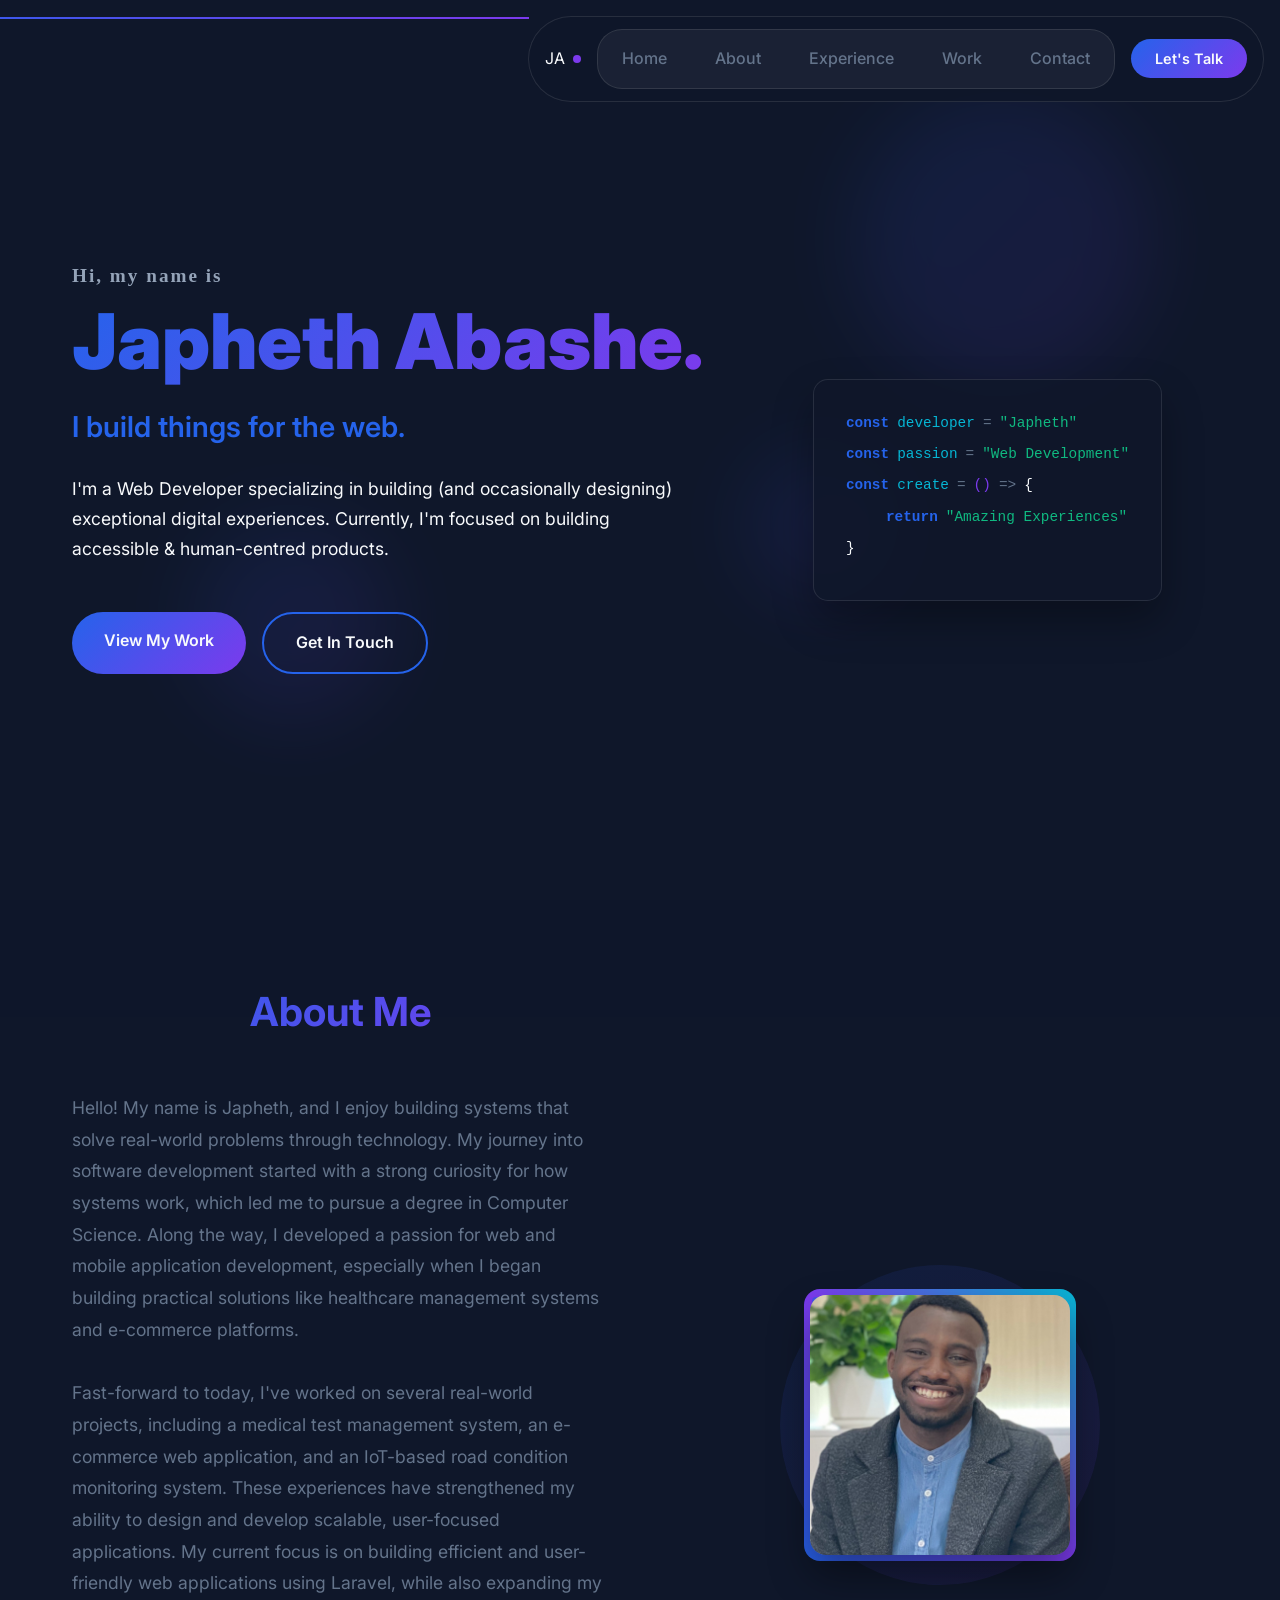
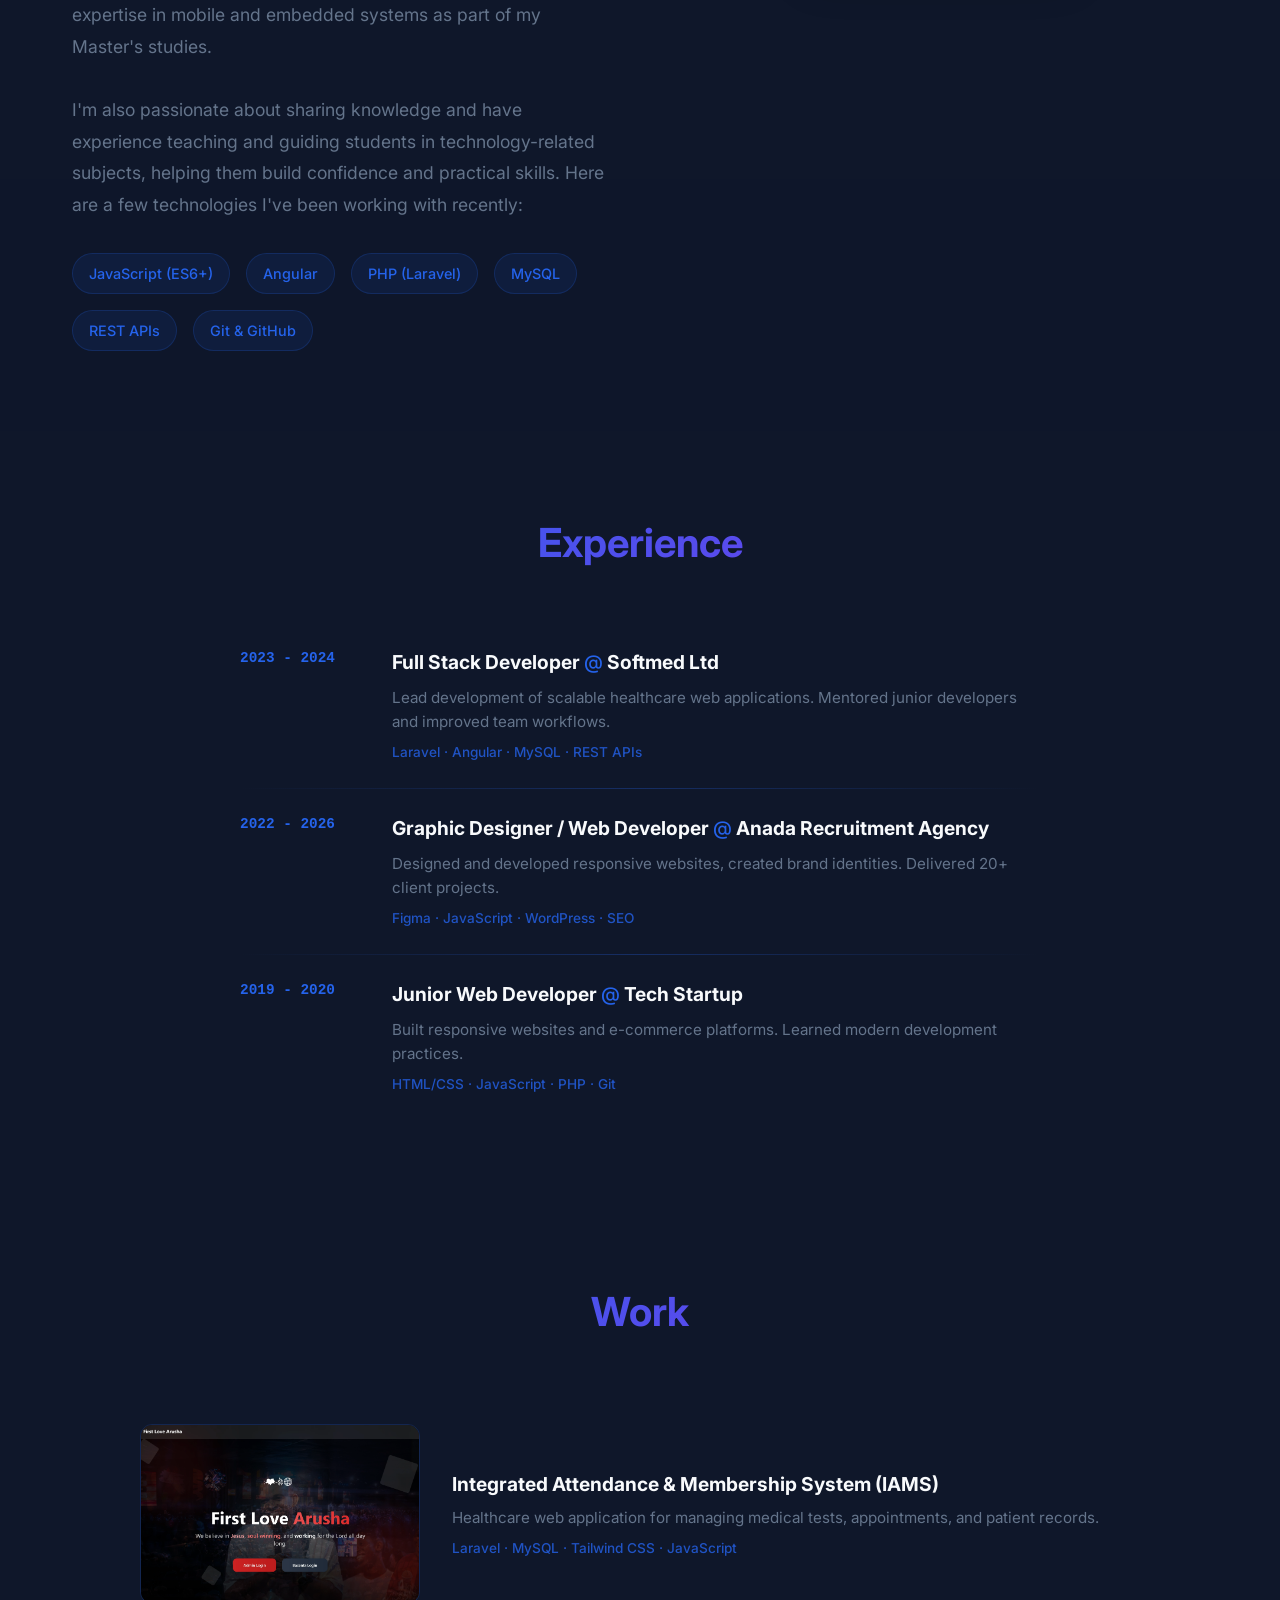
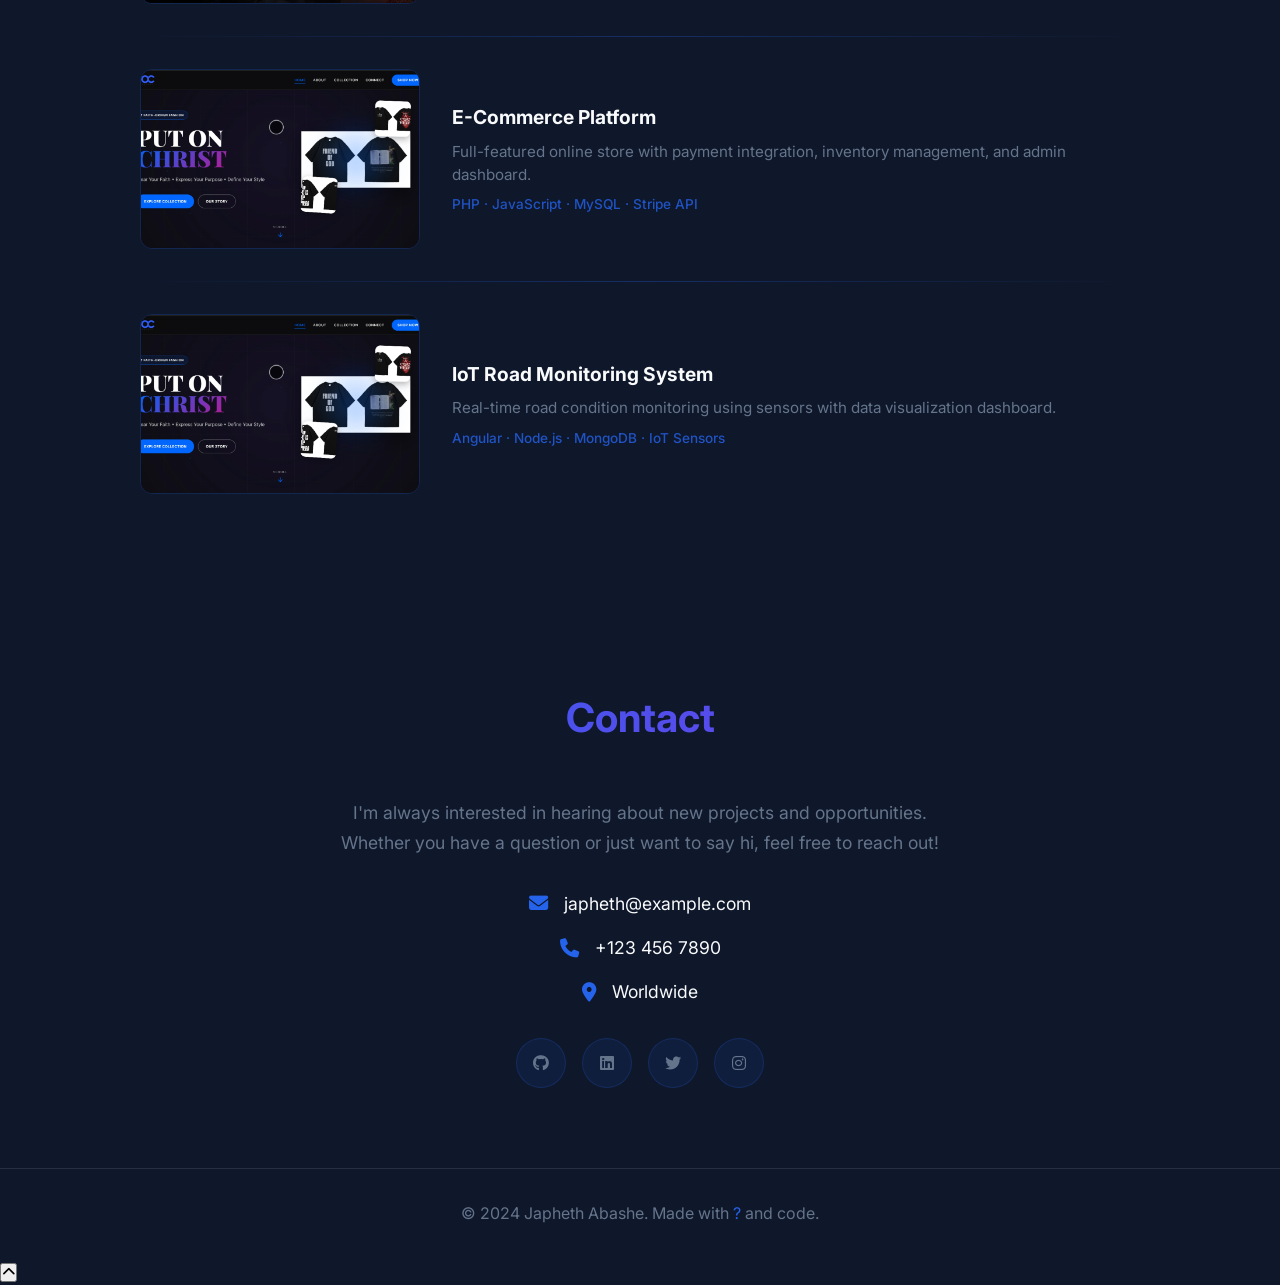
==== index.html @ e2c1c257 "post" ====
<!DOCTYPE html>
<html lang="en">
<head>
    <meta charset="UTF-8">
    <meta name="viewport" content="width=device-width, initial-scale=1.0">
    <title>Japheth Abashe - Web Developer</title>
    
    <!-- Font Awesome -->
    <link rel="stylesheet" href="https://cdnjs.cloudflare.com/ajax/libs/font-awesome/6.4.0/css/all.min.css">
    
    <!-- AOS Animation -->
    <link rel="stylesheet" href="https://unpkg.com/aos@2.3.1/dist/aos.css">
    
    <!-- Google Fonts -->
    <link href="https://fonts.googleapis.com/css2?family=Inter:wght@400;500;600;700;800&display=swap" rel="stylesheet">
    
    <!-- Custom CSS -->
    <link rel="stylesheet" href="assets/style-minimal-new.css">
</head>
<body>
    <!-- Creative Navbar -->
    <nav class="navbar">
        <div class="nav-container">
            <div class="nav-logo">
                <span class="logo-text">JA</span>
                <div class="logo-dot"></div>
            </div>
            <button class="nav-toggle" id="nav-toggle" aria-label="Toggle navigation">
                <i class="fas fa-bars"></i>
            </button>
            <div class="nav-menu" id="nav-menu">
                <div class="menu-header">
                    <span class="menu-title">Menu</span>
                    <button class="close-btn" id="menu-close" aria-label="Close menu">
                        <i class="fas fa-times"></i>
                    </button>
                </div>
                <a href="#home" class="nav-link">
                    <span class="nav-link-number">01</span>
                    <span class="nav-text">Home</span>
                </a>
                <a href="#about" class="nav-link">
                    <span class="nav-link-number">02</span>
                    <span class="nav-text">About</span>
                </a>
                <a href="#experience" class="nav-link">
                    <span class="nav-link-number">03</span>
                    <span class="nav-text">Experience</span>
                </a>
                <a href="#work" class="nav-link">
                    <span class="nav-link-number">04</span>
                    <span class="nav-text">Work</span>
                </a>
                <a href="#contact" class="nav-link">
                    <span class="nav-link-number">05</span>
                    <span class="nav-text">Contact</span>
                </a>
                <a href="#contact" class="nav-btn mobile-btn">Let's Talk</a>
            </div>
            <div class="nav-cta desktop-only">
                <a href="#contact" class="nav-btn">Let's Talk</a>
            </div>
        </div>
    </nav>

    <!-- Hero Section -->
    <section id="home" class="hero">
        <div class="hero-background">
            <div class="hero-orb"></div>
            <div class="hero-orb"></div>
            <div class="hero-orb"></div>
        </div>
        <div class="container">
            <div class="hero-content">
                <div class="hero-left" data-aos="fade-right">
                    <h1 class="hero-title">
                        <span class="intro-text" style="display:block !important; font-size:1.2rem !important; font-weight:600 !important; color:#94a3b8 !important; opacity:1 !important; margin-bottom:0px !important; letter-spacing:2px !important; visibility:visible !important; line-height:0.5 !important; margin-top:-20px !important; position:relative !important; top:-15px !important; font-family:'American Typewriter', 'Courier Prime', 'Special Elite', cursive !important;">Hi, my name is</span>
                        <span class="name-text" style="display:block !important; font-size:1.2em !important; font-weight:900 !important; background:var(--gradient) !important; -webkit-background-clip:text !important; -webkit-text-fill-color:transparent !important; background-clip:text !important; white-space:nowrap !important; margin-top:0px !important; line-height:1.2 !important;">Japheth Abashe.</span>
                    </h1>
                    <p class="hero-subtitle" data-aos="fade-up" data-aos-delay="200">
                        I build things for the web.
                    </p>
                    <p class="hero-description" data-aos="fade-up" data-aos-delay="400">
                        I'm a Web Developer specializing in building (and occasionally designing) 
                        exceptional digital experiences. Currently, I'm focused on building 
                        accessible & human-centred products.
                    </p>
                    
                    <div class="hero-buttons" data-aos="fade-up" data-aos-delay="600">
                        <a href="#work" class="btn btn-primary">View My Work</a>
                        <a href="#contact" class="btn btn-secondary">Get In Touch</a>
                    </div>
                </div>
                <div class="hero-right" data-aos="fade-left">
                    <div class="hero-visual">
                        <div class="code-block">
                            <div class="code-line">
                                <span class="code-keyword">const</span>
                                <span class="code-variable">developer</span>
                                <span class="code-operator">=</span>
                                <span class="code-string">"Japheth"</span>
                            </div>
                            <div class="code-line">
                                <span class="code-keyword">const</span>
                                <span class="code-variable">passion</span>
                                <span class="code-operator">=</span>
                                <span class="code-string">"Web Development"</span>
                            </div>
                            <div class="code-line">
                                <span class="code-keyword">const</span>
                                <span class="code-variable">create</span>
                                <span class="code-operator">=</span>
                                <span class="code-function">()</span>
                                <span class="code-operator">=></span>
                                <span class="code-bracket">{</span>
                            </div>
                            <div class="code-line">
                                <span class="code-tab"></span>
                                <span class="code-keyword">return</span>
                                <span class="code-string">"Amazing Experiences"</span>
                            </div>
                            <div class="code-line">
                                <span class="code-bracket">}</span>
                            </div>
                        </div>
                    </div>
                </div>
            </div>
        </div>
    </section>

    <!-- About Section -->
    <section id="about" class="about">
        <div class="container">
            <div class="about-content">
                <div class="about-text" data-aos="fade-right">
                    <h2 class="section-title">About Me</h2>
                    <p class="about-description">
                        Hello! My name is Japheth, and I enjoy building systems that solve real-world problems through technology. My journey into software development started with a strong curiosity for how systems work, which led me to pursue a degree in Computer Science. Along the way, I developed a passion for web and mobile application development, especially when I began building practical solutions like healthcare management systems and e-commerce platforms.
                    </p>
                    <p class="about-description">
                        Fast-forward to today, I've worked on several real-world projects, including a medical test management system, an e-commerce web application, and an IoT-based road condition monitoring system. These experiences have strengthened my ability to design and develop scalable, user-focused applications. My current focus is on building efficient and user-friendly web applications using Laravel, while also expanding my expertise in mobile and embedded systems as part of my Master's studies.
                    </p>
                    <p class="about-description">
                        I'm also passionate about sharing knowledge and have experience teaching and guiding students in technology-related subjects, helping them build confidence and practical skills. Here are a few technologies 
                        I've been working with recently: 
                    </p>
                    
                    <div class="tech-list">
                        <div class="tech-item">JavaScript (ES6+)</div>
                        <div class="tech-item">Angular</div>
                        <div class="tech-item">PHP (Laravel)</div>
                        <div class="tech-item">MySQL</div>
                        <div class="tech-item">REST APIs</div>
                        <div class="tech-item">Git & GitHub</div>
                    </div>
                </div>
                
                <div class="about-visual" data-aos="fade-left">
                    <div class="about-photo-wrapper">
                        <div class="about-photo-bg"></div>
                        <div class="about-photo-frame"></div>
                        <div class="about-photo">
                            <img src="assets/images/Japheth.png" alt="Japheth Abashe">
                        </div>
                        <div class="photo-decorations">
                            <div class="photo-dot"></div>
                            <div class="photo-dot"></div>
                            <div class="photo-dot"></div>
                            <div class="photo-dot"></div>
                        </div>
                    </div>
                </div>
            </div>
        </div>
    </section>

    <!-- Experience Section -->
    <section id="experience" class="experience">
        <div class="container">
            <h2 class="section-title" data-aos="fade-up">Experience</h2>
            
            <div class="exp-list">
                <div class="exp-item" data-aos="fade-up" data-aos-delay="100">
                    <div class="exp-period">2023 - 2024</div>
                    <div class="exp-content">
                        <h3 class="exp-title">Full Stack Developer <span class="exp-at">@</span> Softmed Ltd</h3>
                        <p class="exp-desc">Lead development of scalable healthcare web applications. Mentored junior developers and improved team workflows.</p>
                        <div class="exp-tech">Laravel · Angular · MySQL · REST APIs</div>
                    </div>
                </div>
                
                <div class="exp-divider"></div>
                
                <div class="exp-item" data-aos="fade-up" data-aos-delay="200">
                    <div class="exp-period">2022 - 2026</div>
                    <div class="exp-content">
                        <h3 class="exp-title">Graphic Designer / Web Developer <span class="exp-at">@</span> Anada Recruitment Agency</h3>
                        <p class="exp-desc">Designed and developed responsive websites, created brand identities. Delivered 20+ client projects.</p>
                        <div class="exp-tech">Figma · JavaScript · WordPress · SEO</div>
                    </div>
                </div>
                
                <div class="exp-divider"></div>
                
                <div class="exp-item" data-aos="fade-up" data-aos-delay="300">
                    <div class="exp-period">2019 - 2020</div>
                    <div class="exp-content">
                        <h3 class="exp-title">Junior Web Developer <span class="exp-at">@</span> Tech Startup</h3>
                        <p class="exp-desc">Built responsive websites and e-commerce platforms. Learned modern development practices.</p>
                        <div class="exp-tech">HTML/CSS · JavaScript · PHP · Git</div>
                    </div>
                </div>
            </div>
        </div>
    </section>

    <!-- Work Section -->
    <section id="work" class="work">
        <div class="container">
            <h2 class="section-title" data-aos="fade-up">Work</h2>
            
            <div class="work-list">
                <div class="work-row" data-aos="fade-up" data-aos-delay="100">
                    <div class="work-screenshot">
                        <img src="assets/images/project1.png" alt="Medical Test Management System" class="work-img">
                        <div class="work-img-overlay">
                            <a href="#" class="work-view-btn"><i class="fas fa-external-link-alt"></i> View Project</a>
                        </div>
                    </div>
                    <div class="work-info">
                        <h3 class="work-name">Integrated Attendance & Membership System (IAMS)</h3>
                        <p class="work-summary">Healthcare web application for managing medical tests, appointments, and patient records.</p>
                        <div class="work-stack">Laravel · MySQL · Tailwind CSS · JavaScript</div>
                    </div>
                </div>
                
                <div class="work-divider"></div>
                
                <div class="work-row" data-aos="fade-up" data-aos-delay="200">
                    <div class="work-screenshot">
                        <img src="assets/images/project3.png" alt="E-Commerce Platform" class="work-img">
                        <div class="work-img-overlay">
                            <a href="#" class="work-view-btn"><i class="fas fa-external-link-alt"></i> View Project</a>
                        </div>
                    </div>
                    <div class="work-info">
                        <h3 class="work-name">E-Commerce Platform</h3>
                        <p class="work-summary">Full-featured online store with payment integration, inventory management, and admin dashboard.</p>
                        <div class="work-stack">PHP · JavaScript · MySQL · Stripe API</div>
                    </div>
                </div>
                
                <div class="work-divider"></div>
                
                <div class="work-row" data-aos="fade-up" data-aos-delay="300">
                    <div class="work-screenshot">
                        <img src="assets/images/project3.png" alt="IoT Road Monitoring System" class="work-img">
                        <div class="work-img-overlay">
                            <a href="#" class="work-view-btn"><i class="fas fa-external-link-alt"></i> View Project</a>
                        </div>
                    </div>
                    <div class="work-info">
                        <h3 class="work-name">IoT Road Monitoring System</h3>
                        <p class="work-summary">Real-time road condition monitoring using sensors with data visualization dashboard.</p>
                        <div class="work-stack">Angular · Node.js · MongoDB · IoT Sensors</div>
                    </div>
                </div>
            </div>
        </div>
    </section>

    <!-- Contact Section -->
    <section id="contact" class="contact">
        <div class="container">
            <h2 class="section-title" data-aos="fade-up">Contact</h2>
            
            <div class="contact-content">
                <div class="contact-info" data-aos="fade-up" data-aos-delay="200">
                    <p class="contact-description">
                        I'm always interested in hearing about new projects and opportunities. 
                        Whether you have a question or just want to say hi, feel free to reach out!
                    </p>
                    
                    <div class="contact-details">
                        <div class="contact-item">
                            <i class="fas fa-envelope"></i>
                            <span>japheth@example.com</span>
                        </div>
                        <div class="contact-item">
                            <i class="fas fa-phone"></i>
                            <span>+123 456 7890</span>
                        </div>
                        <div class="contact-item">
                            <i class="fas fa-map-marker-alt"></i>
                            <span>Worldwide</span>
                        </div>
                    </div>
                </div>
                
                <div class="social-links" data-aos="fade-up" data-aos-delay="400">
                    <a href="#" class="social-link">
                        <i class="fab fa-github"></i>
                    </a>
                    <a href="#" class="social-link">
                        <i class="fab fa-linkedin"></i>
                    </a>
                    <a href="#" class="social-link">
                        <i class="fab fa-twitter"></i>
                    </a>
                    <a href="#" class="social-link">
                        <i class="fab fa-instagram"></i>
                    </a>
                </div>
            </div>
        </div>
    </section>

    <!-- Footer -->
    <footer class="footer">
        <div class="container">
            <p>&copy; 2024 Japheth Abashe. Made with <span class="heart">?</span> and code.</p>
        </div>
          </a>
        </div>
      </div>
    </footer>

    <!-- Back to Top Button -->
    <button id="backToTop" class="back-to-top" aria-label="Back to top">
      <i class="fas fa-chevron-up"></i>
    </button>

  </main>

  <!-- Scripts -->
  <script src="https://cdn.jsdelivr.net/npm/aos@2.3.4/dist/aos.js"></script>
  <script>
    // Initialize AOS
    AOS.init({
      once: true,
      duration: 1000,
      easing: 'ease-in-out'
    });

    // Navigation functionality
    const navToggle = document.getElementById('nav-toggle');
    const menuClose = document.getElementById('menu-close');
    const navMenu = document.getElementById('nav-menu');
    const navLinks = document.querySelectorAll('.nav-link');

    function toggleMenu() {
      navMenu.classList.toggle('active');
      navToggle.classList.toggle('active');
      
      // Toggle icon between bars and X with rotation
      const icon = navToggle.querySelector('i');
      if (navMenu.classList.contains('active')) {
        icon.classList.remove('fa-bars');
        icon.classList.add('fa-times');
        icon.style.transform = 'rotate(180deg)';
      } else {
        icon.classList.remove('fa-times');
        icon.classList.add('fa-bars');
        icon.style.transform = 'rotate(0deg)';
      }
    }

    navToggle.addEventListener('click', (e) => {
      e.stopPropagation();
      toggleMenu();
    });

    menuClose.addEventListener('click', (e) => {
      e.stopPropagation();
      toggleMenu();
    });

    navLinks.forEach(link => {
      link.addEventListener('click', (e) => {
        e.preventDefault();
        const targetId = link.getAttribute('href');
        const targetSection = document.querySelector(targetId);
        
        if (targetSection) {
          targetSection.scrollIntoView({ behavior: 'smooth' });
        }
        
        // Remove active class from all links
        navLinks.forEach(l => l.classList.remove('active'));
        link.classList.add('active');
        
        // Close mobile menu
        if (navMenu.classList.contains('active')) {
          toggleMenu();
        }
      });
    });

    // Close menu when clicking outside
    document.addEventListener('click', (e) => {
      if (navMenu.classList.contains('active') && 
          !navMenu.contains(e.target) && 
          !navToggle.contains(e.target)) {
        toggleMenu();
      }
    });

    // Active section highlighting
    window.addEventListener('scroll', () => {
      let current = '';
      const sections = document.querySelectorAll('section');
      
      sections.forEach(section => {
        const sectionTop = section.offsetTop;
        const sectionHeight = section.clientHeight;
        if (scrollY >= (sectionTop - 200)) {
          current = section.getAttribute('id');
        }
      });

      navLinks.forEach(link => {
        link.classList.remove('active');
        if (link.getAttribute('data-section') === current) {
          link.classList.add('active');
        }
      });
    });

    // Back to top button
    const backToTopButton = document.getElementById('backToTop');

    window.addEventListener('scroll', () => {
      if (window.pageYOffset > 300) {
        backToTopButton.classList.add('show');
      } else {
        backToTopButton.classList.remove('show');
      }
    });

    backToTopButton.addEventListener('click', () => {
      window.scrollTo({
        top: 0,
        behavior: 'smooth'
      });
    });

    // Navbar hide on scroll - hide when leaving hero section
    const navbar = document.querySelector('.navbar');
    const heroSection = document.querySelector('#home');
    let lastScrollY = window.scrollY;
    let ticking = false;

    function updateNavbar() {
      const currentScrollY = window.scrollY;
      const heroBottom = heroSection ? heroSection.offsetTop + heroSection.offsetHeight : 500;
      
      // Hide when scrolling down and past hero section, show when at top or scrolling up
      if (currentScrollY > lastScrollY && currentScrollY > 50) {
        navbar.classList.add('hidden');
      } else if (currentScrollY < lastScrollY || currentScrollY < 50) {
        navbar.classList.remove('hidden');
      }
      
      lastScrollY = currentScrollY;
      ticking = false;
    }

    window.addEventListener('scroll', () => {
      if (!ticking) {
        window.requestAnimationFrame(updateNavbar);
        ticking = true;
      }
    });
  </script>
</body>
</html>
---- assets/style-minimal-new.css ----
/* ===== CLEAN MINIMAL PORTFOLIO ===== */

/* ===== CSS VARIABLES ===== */
:root {
  --primary: #2563eb;
  --secondary: #7c3aed;
  --accent: #06b6d4;
  --dark: #0f172a;
  --light: #f8fafc;
  --gray: #64748b;
  --gradient: linear-gradient(135deg, var(--primary), var(--secondary));
}

/* ===== BASE STYLES ===== */
* {
  margin: 0;
  padding: 0;
  box-sizing: border-box;
}

body {
  font-family: 'Inter', -apple-system, BlinkMacSystemFont, sans-serif;
  background: var(--dark);
  color: var(--light);
  overflow-x: hidden;
  line-height: 1.6;
}

.container {
  max-width: 1200px;
  margin: 0 auto;
  padding: 0 2rem;
}

/* ===== NAVBAR ===== */
.navbar {
  position: fixed;
  top: 1rem;
  right: 1rem;
  left: auto;
  width: auto;
  max-width: calc(100% - 2rem);
  z-index: 1000;
  background: rgba(15, 23, 42, 0.9);
  backdrop-filter: blur(20px);
  padding: 0.75rem 1rem;
  border-radius: 50px;
  border: 1px solid rgba(255, 255, 255, 0.1);
  transition: all 0.3s ease;
  transform: translateY(0);
  opacity: 1;
}

.navbar.hidden {
  transform: translateY(-150%) !important;
  opacity: 0 !important;
  pointer-events: none;
}

.navbar::before {
  content: '';
  position: absolute;
  top: 0;
  left: -100%;
  width: 100%;
  height: 2px;
  background: var(--gradient);
  animation: navSlide 3s ease-in-out infinite;
}

@keyframes navSlide {
  0% { left: -100%; }
  50% { left: 100%; }
  100% { left: -100%; }
}

.nav-container {
  display: flex;
  justify-content: flex-end;
  align-items: center;
  gap: 1rem;
  position: relative;
  padding: 0;
  max-width: none;
  margin: 0;
}

.nav-logo {
  display: flex;
  align-items: center;
  gap: 0.5rem;
}

.logo-full {
  font-size: 1.1rem;
  font-weight: 700;
  background: var(--gradient);
  -webkit-background-clip: text;
  -webkit-text-fill-color: transparent;
  background-clip: text;
}

.logo-short {
  display: none;
  font-size: 1.2rem;
  font-weight: 800;
  background: var(--gradient);
  -webkit-background-clip: text;
  -webkit-text-fill-color: transparent;
  background-clip: text;
}

.logo-dot {
  width: 8px;
  height: 8px;
  background: var(--secondary);
  border-radius: 50%;
  animation: dotPulse 2s ease-in-out infinite;
}

@keyframes dotPulse {
  0%, 100% { transform: scale(1); opacity: 1; }
  50% { transform: scale(1.5); opacity: 0.5; }
}

.nav-menu {
  display: flex;
  gap: 1rem;
  background: rgba(255, 255, 255, 0.05);
  padding: 0.5rem;
  border-radius: 25px;
  border: 1px solid rgba(255, 255, 255, 0.1);
}

.nav-link {
  display: flex;
  align-items: center;
  gap: 0.5rem;
  color: var(--gray);
  text-decoration: none;
  font-weight: 500;
  transition: all 0.3s ease;
  position: relative;
  padding: 0.5rem 1rem;
  border-radius: 20px;
}

.nav-link:hover {
  color: var(--light);
  background: rgba(37, 99, 235, 0.1);
  transform: translateY(-2px);
}

.nav-link-number {
  display: none;
}

.menu-header {
  display: none;
}

.close-btn {
  display: none;
}

.nav-text {
  position: relative;
  z-index: 2;
}

.nav-dot {
  width: 4px;
  height: 4px;
  background: var(--primary);
  border-radius: 50%;
  opacity: 0;
  transition: all 0.3s ease;
}

.nav-link:hover .nav-dot {
  opacity: 1;
  transform: scale(1.5);
}

.nav-cta {
  display: flex;
  align-items: center;
}

.nav-btn {
  padding: 0.5rem 1.5rem;
  background: var(--gradient);
  color: var(--light);
  text-decoration: none;
  border-radius: 25px;
  font-weight: 600;
  font-size: 0.9rem;
  transition: all 0.3s ease;
  position: relative;
  overflow: hidden;
}

.nav-btn::before {
  content: '';
  position: absolute;
  top: 0;
  left: -100%;
  width: 100%;
  height: 100%;
  background: rgba(255, 255, 255, 0.2);
  transition: all 0.3s ease;
}

.nav-btn:hover::before {
  left: 100%;
}

.nav-btn:hover {
  transform: translateY(-2px);
  box-shadow: 0 8px 20px rgba(37, 99, 235, 0.4);
}

/* Hamburger Toggle Button */
.nav-toggle {
  display: none;
  background: none;
  border: none;
  color: var(--light);
  font-size: 1.5rem;
  cursor: pointer;
  padding: 0.5rem;
  position: relative;
  z-index: 1002;
}

.nav-toggle:hover {
  color: var(--primary);
}

/* Desktop/Mobile visibility */
.desktop-only {
  display: flex;
}

.mobile-btn {
  display: none;
}

/* ===== HERO SECTION ===== */
.hero {
  height: 100vh;
  display: flex;
  align-items: center;
  padding: 80px 2rem 0 2rem;
  position: relative;
  overflow: hidden;
}

.hero-background {
  position: absolute;
  top: 0;
  left: 0;
  width: 100%;
  height: 100%;
  z-index: 0;
}

.hero-orb {
  position: absolute;
  border-radius: 50%;
  background: var(--gradient);
  opacity: 0.1;
  filter: blur(40px);
  animation: orbFloat 20s ease-in-out infinite;
}

.hero-orb:nth-child(1) {
  width: 300px;
  height: 300px;
  top: 10%;
  right: 10%;
  animation-delay: 0s;
}

.hero-orb:nth-child(2) {
  width: 200px;
  height: 200px;
  bottom: 20%;
  left: 15%;
  animation-delay: 5s;
}

.hero-orb:nth-child(3) {
  width: 150px;
  height: 150px;
  top: 50%;
  right: 30%;
  animation-delay: 10s;
}

@keyframes orbFloat {
  0%, 100% { transform: translate(0, 0) scale(1); }
  33% { transform: translate(30px, -50px) scale(1.1); }
  66% { transform: translate(-20px, 30px) scale(0.9); }
}

.hero-content {
  display: grid;
  grid-template-columns: 1fr 1fr;
  gap: 4rem;
  align-items: center;
  max-width: 1200px;
  margin: 0 auto;
  position: relative;
  z-index: 1;
}

.hero-left {
  text-align: left;
}

.hero-right {
  display: flex;
  justify-content: center;
  align-items: center;
}

.hero-title {
  font-size: clamp(2.5rem, 6vw, 4rem);
  font-weight: 800;
  margin-bottom: 1rem;
  line-height: 1.4;
  animation: titleGlow 4s ease-in-out infinite alternate;
}

.intro-text {
  display: block !important;
  font-size: 1.2rem !important;
  font-weight: 600 !important;
  color: #94a3b8 !important;
  opacity: 1 !important;
  margin-bottom: 0px !important;
  letter-spacing: 2px !important;
  visibility: visible !important;
  line-height: 1 !important;
  text-transform: none !important;
}

.name-text {
  display: block;
  font-size: 1.2em;
  font-weight: 900;
  background: var(--gradient);
  -webkit-background-clip: text;
  -webkit-text-fill-color: transparent;
  background-clip: text;
  animation: nameGlow 4s ease-in-out infinite alternate;
  white-space: nowrap;
  margin-top: 0px;
  line-height: 1.2;
}

@keyframes nameGlow {
  0% { filter: brightness(1); }
  100% { filter: brightness(1.3); }
}

@keyframes titleGlow {
  0% { filter: brightness(1); }
  100% { filter: brightness(1.2); }
}

.hero-subtitle {
  font-size: 1.8rem;
  color: var(--primary);
  margin-bottom: 1.5rem;
  font-weight: 600;
}

.hero-description {
  font-size: 1.1rem;
  color: var(--light);
  margin-bottom: 3rem;
  max-width: 600px;
  opacity: 0.9;
  line-height: 1.7;
}

.hero-buttons {
  display: flex;
  gap: 1rem;
}

/* ===== CODE BLOCK ===== */
.code-block {
  background: rgba(15, 23, 42, 0.8);
  border: 1px solid rgba(255, 255, 255, 0.1);
  border-radius: 15px;
  padding: 2rem;
  font-family: 'Courier New', monospace;
  font-size: 0.9rem;
  box-shadow: 0 20px 40px rgba(0, 0, 0, 0.3);
  animation: codeFloat 6s ease-in-out infinite;
}

@keyframes codeFloat {
  0%, 100% { transform: translateY(0); }
  50% { transform: translateY(-10px); }
}

.code-line {
  margin-bottom: 0.5rem;
  display: flex;
  align-items: center;
  gap: 0.5rem;
}

.code-keyword {
  color: var(--primary);
  font-weight: 600;
}

.code-variable {
  color: var(--accent);
}

.code-operator {
  color: var(--gray);
}

.code-string {
  color: #10b981;
}

.code-function {
  color: var(--secondary);
}

.code-bracket {
  color: var(--light);
}

.code-tab {
  display: inline-block;
  width: 2rem;
}

.btn {
  padding: 1rem 2rem;
  border-radius: 50px;
  text-decoration: none;
  font-weight: 600;
  transition: all 0.3s ease;
  position: relative;
  overflow: hidden;
}

.btn-primary {
  background: var(--gradient);
  color: var(--light);
  border: none;
}

.btn-secondary {
  background: transparent;
  color: var(--light);
  border: 2px solid var(--primary);
}

.btn:hover {
  transform: translateY(-3px);
  box-shadow: 0 10px 30px rgba(37, 99, 235, 0.3);
}

.btn-primary:hover {
  box-shadow: 0 10px 30px rgba(37, 99, 235, 0.5);
}

/* ===== SECTIONS ===== */
section {
  padding: 5rem 0;
}

.section-title {
  font-size: 2.5rem;
  font-weight: 700;
  margin-bottom: 3rem;
  text-align: center;
  background: var(--gradient);
  -webkit-background-clip: text;
  -webkit-text-fill-color: transparent;
  background-clip: text;
}

/* ===== ABOUT SECTION ===== */
.about {
  background: rgba(15, 23, 42, 0.5);
}

.about-content {
  display: grid;
  grid-template-columns: 1fr 1fr;
  gap: 4rem;
  align-items: center;
}

.about-text {
  animation: slideInLeft 1s ease-out;
}

.about-description {
  font-size: 1.1rem;
  color: var(--gray);
  margin-bottom: 2rem;
  line-height: 1.8;
}

.tech-list {
  display: flex;
  flex-wrap: wrap;
  gap: 1rem;
  margin-top: 2rem;
}

.tech-item {
  padding: 0.5rem 1rem;
  background: rgba(37, 99, 235, 0.1);
  border: 1px solid rgba(37, 99, 235, 0.2);
  border-radius: 25px;
  color: var(--primary);
  font-size: 0.9rem;
  font-weight: 500;
  transition: all 0.3s ease;
}

.tech-item:hover {
  background: rgba(37, 99, 235, 0.2);
  border-color: var(--primary);
  transform: translateY(-2px);
}

.about-stats {
  display: flex;
  gap: 2rem;
  margin-top: 3rem;
}

.stat {
  text-align: center;
  padding: 1.5rem;
  background: rgba(37, 99, 235, 0.1);
  border-radius: 15px;
  border: 1px solid rgba(37, 99, 235, 0.2);
  transition: all 0.3s ease;
}

.stat:hover {
  transform: translateY(-5px);
  border-color: var(--primary);
  box-shadow: 0 10px 30px rgba(37, 99, 235, 0.2);
}

.stat-number {
  display: block;
  font-size: 2rem;
  font-weight: 700;
  color: var(--primary);
  margin-bottom: 0.5rem;
}

.stat-label {
  color: var(--gray);
  font-size: 0.9rem;
}

.about-visual {
  animation: slideInRight 1s ease-out;
  display: flex;
  justify-content: center;
  align-items: flex-start;
  position: relative;
  padding-top: 0;
  margin-top: -5rem;
  transform: translateY(-20px);
}

.about-photo-wrapper {
  position: relative;
  width: 320px;
  height: 320px;
  display: flex;
  justify-content: center;
  align-items: center;
}

.about-photo-bg {
  position: absolute;
  width: 100%;
  height: 100%;
  background: var(--gradient);
  border-radius: 50%;
  opacity: 0.1;
  animation: photoBgPulse 4s ease-in-out infinite;
}

@keyframes photoBgPulse {
  0%, 100% { transform: scale(1); opacity: 0.1; }
  50% { transform: scale(1.1); opacity: 0.2; }
}

.about-photo-frame {
  position: absolute;
  width: 280px;
  height: 280px;
  border: 4px solid transparent;
  border-radius: 20px;
  background: linear-gradient(45deg, var(--primary), var(--secondary), var(--accent));
  background-clip: padding-box;
  animation: frameRotate 10s linear infinite;
}

@keyframes frameRotate {
  0% { transform: rotate(0deg); }
  100% { transform: rotate(360deg); }
}

.about-photo {
  width: 260px;
  height: 260px;
  border-radius: 16px;
  overflow: hidden;
  position: relative;
  z-index: 2;
  transition: all 0.4s ease;
  box-shadow: 0 20px 40px rgba(0, 0, 0, 0.4);
}

.about-photo::before {
  content: '';
  position: absolute;
  top: 0;
  left: 0;
  right: 0;
  bottom: 0;
  background: linear-gradient(135deg, rgba(37, 99, 235, 0.3), rgba(124, 58, 236, 0.3));
  opacity: 0;
  transition: all 0.4s ease;
  z-index: 3;
}

.about-photo:hover::before {
  opacity: 1;
}

.about-photo:hover {
  transform: scale(1.05) rotate(-2deg);
  box-shadow: 0 30px 60px rgba(37, 99, 235, 0.4);
}

.about-photo img {
  width: 100%;
  height: 100%;
  object-fit: cover;
  transition: all 0.4s ease;
  filter: grayscale(20%);
}

.about-photo:hover img {
  transform: scale(1.1);
  filter: grayscale(0%);
}

.photo-decorations {
  position: absolute;
  width: 100%;
  height: 100%;
  pointer-events: none;
}

.photo-dot {
  position: absolute;
  width: 8px;
  height: 8px;
  background: var(--primary);
  border-radius: 50%;
  opacity: 0.6;
  animation: dotFloat 3s ease-in-out infinite;
}

.photo-dot:nth-child(1) {
  top: 10%;
  left: 10%;
  animation-delay: 0s;
}

.photo-dot:nth-child(2) {
  top: 20%;
  right: 15%;
  animation-delay: 1s;
}

.photo-dot:nth-child(3) {
  bottom: 15%;
  left: 20%;
  animation-delay: 2s;
}

.photo-dot:nth-child(4) {
  bottom: 25%;
  right: 10%;
  animation-delay: 0.5s;
}

@keyframes dotFloat {
  0%, 100% { transform: translateY(0); opacity: 0.6; }
  50% { transform: translateY(-10px); opacity: 1; }
}

/* ===== EXPERIENCE SECTION ===== */
.experience {
  background: var(--dark);
}

.exp-list {
  max-width: 800px;
  margin: 0 auto;
}

.exp-item {
  display: flex;
  gap: 2rem;
  padding: 1.5rem 0;
  transition: all 0.3s ease;
}

.exp-period {
  flex-shrink: 0;
  width: 120px;
  font-size: 0.9rem;
  font-weight: 600;
  color: var(--primary);
  font-family: 'Courier New', monospace;
}

.exp-content {
  flex: 1;
}

.exp-title {
  font-size: 1.2rem;
  font-weight: 700;
  color: var(--light);
  margin-bottom: 0.5rem;
}

.exp-at {
  color: var(--primary);
  font-weight: 500;
}

.exp-desc {
  color: var(--gray);
  line-height: 1.6;
  margin-bottom: 0.5rem;
  font-size: 0.95rem;
}

.exp-tech {
  color: var(--primary);
  font-size: 0.85rem;
  font-weight: 500;
  opacity: 0.8;
}

.exp-divider {
  height: 1px;
  background: linear-gradient(90deg, transparent, rgba(37, 99, 235, 0.3), transparent);
  margin: 0;
}

.exp-item:hover .exp-title {
  color: var(--primary);
  transition: color 0.3s ease;
}

/* ===== WORK SECTION ===== */
.work {
  background: var(--dark);
}

.work-list {
  max-width: 1000px;
  margin: 0 auto;
}

.work-row {
  display: flex;
  align-items: center;
  gap: 2rem;
  padding: 2rem 0;
  transition: all 0.3s ease;
}

.work-screenshot {
  flex-shrink: 0;
  width: 280px;
  height: 180px;
  border-radius: 12px;
  overflow: hidden;
  position: relative;
  border: 1px solid rgba(37, 99, 235, 0.2);
}

.work-img {
  width: 100%;
  height: 100%;
  object-fit: cover;
  transition: transform 0.5s ease;
  background: linear-gradient(135deg, rgba(37, 99, 235, 0.1), rgba(124, 58, 236, 0.1));
}

.work-img[src=""],
.work-img:not([src]) {
  background: linear-gradient(135deg, rgba(37, 99, 235, 0.2), rgba(124, 58, 236, 0.2));
  display: flex;
  align-items: center;
  justify-content: center;
}

.work-img[src=""]::after,
.work-img:not([src])::after {
  content: 'Screenshot coming soon';
  color: var(--gray);
  font-size: 0.9rem;
}

.work-row:hover .work-img {
  transform: scale(1.05);
}

.work-img-overlay {
  position: absolute;
  top: 0;
  left: 0;
  right: 0;
  bottom: 0;
  background: rgba(15, 23, 42, 0.8);
  backdrop-filter: blur(4px);
  display: flex;
  align-items: center;
  justify-content: center;
  opacity: 0;
  transition: opacity 0.3s ease;
}

.work-row:hover .work-img-overlay {
  opacity: 1;
}

.work-view-btn {
  padding: 0.6rem 1.2rem;
  background: var(--gradient);
  color: white;
  text-decoration: none;
  border-radius: 25px;
  font-size: 0.85rem;
  font-weight: 600;
  display: flex;
  align-items: center;
  gap: 0.5rem;
  transition: transform 0.3s ease;
}

.work-view-btn:hover {
  transform: scale(1.05);
}

.work-info {
  flex: 1;
}

.work-name {
  font-size: 1.2rem;
  font-weight: 700;
  color: var(--light);
  margin-bottom: 0.5rem;
  transition: color 0.3s ease;
}

.work-row:hover .work-name {
  color: var(--primary);
}

.work-summary {
  color: var(--gray);
  font-size: 0.95rem;
  line-height: 1.5;
  margin-bottom: 0.5rem;
}

.work-stack {
  color: var(--primary);
  font-size: 0.85rem;
  font-weight: 500;
  opacity: 0.8;
}

.work-arrow {
  width: 45px;
  height: 45px;
  border-radius: 50%;
  background: rgba(37, 99, 235, 0.1);
  border: 1px solid rgba(37, 99, 235, 0.2);
  display: flex;
  align-items: center;
  justify-content: center;
  color: var(--primary);
  text-decoration: none;
  transition: all 0.3s ease;
  flex-shrink: 0;
  margin-left: 1.5rem;
}

.work-arrow:hover {
  background: rgba(37, 99, 235, 0.2);
  border-color: var(--primary);
  transform: translateX(5px);
}

.work-arrow i {
  font-size: 1rem;
  transition: transform 0.3s ease;
}

.work-row:hover .work-arrow i {
  transform: translateX(3px);
}

.work-divider {
  height: 1px;
  background: linear-gradient(90deg, transparent, rgba(37, 99, 235, 0.3), transparent);
}

/* ===== CONTACT SECTION ===== */
.contact {
  background: var(--dark);
}

.contact-content {
  max-width: 600px;
  margin: 0 auto;
  text-align: center;
}

.contact-description {
  font-size: 1.1rem;
  color: var(--gray);
  margin-bottom: 2rem;
  line-height: 1.7;
}

.contact-details {
  display: flex;
  flex-direction: column;
  gap: 1rem;
  margin-bottom: 2rem;
}

.contact-item {
  display: flex;
  align-items: center;
  justify-content: center;
  gap: 1rem;
  color: var(--light);
  font-size: 1.1rem;
}

.contact-item i {
  color: var(--primary);
  font-size: 1.2rem;
}

.social-links {
  display: flex;
  justify-content: center;
  gap: 1rem;
}

.social-link {
  width: 50px;
  height: 50px;
  display: flex;
  align-items: center;
  justify-content: center;
  background: rgba(37, 99, 235, 0.1);
  border: 1px solid rgba(37, 99, 235, 0.2);
  border-radius: 50%;
  color: var(--gray);
  text-decoration: none;
  transition: all 0.3s ease;
}

.social-link:hover {
  border-color: var(--primary);
  color: var(--primary);
  transform: translateY(-5px);
  box-shadow: 0 10px 20px rgba(37, 99, 235, 0.3);
}

/* ===== FOOTER ===== */
.footer {
  padding: 2rem 0;
  text-align: center;
  border-top: 1px solid rgba(255, 255, 255, 0.1);
  color: var(--gray);
}

.heart {
  color: var(--primary);
  animation: heartBeat 2s ease-in-out infinite;
}

@keyframes heartBeat {
  0%, 100% { transform: scale(1); }
  50% { transform: scale(1.1); }
}

@keyframes slideInLeft {
  from {
    opacity: 0;
    transform: translateX(-50px);
  }
  to {
    opacity: 1;
    transform: translateX(0);
  }
}

@keyframes slideInRight {
  from {
    opacity: 0;
    transform: translateX(50px);
  }
  to {
    opacity: 1;
    transform: translateX(0);
  }
}

/* ===== RESPONSIVE DESIGN ===== */
@media (max-width: 768px) {
  body {
    overflow-x: hidden;
  }
  
  .container {
    padding: 0 1rem;
  }
  
  .nav-container {
    padding: 0 1rem;
  }
  
  .hero {
    padding: 80px 1rem 0 1rem;
    height: auto;
    min-height: 100vh;
  }
  
  .hero-title {
    font-size: clamp(2rem, 8vw, 3rem);
  }
  
  .hero-description {
    text-align: left;
  }
  
  .nav-menu {
    position: fixed;
    top: 0;
    right: 0;
    width: 85%;
    max-width: 400px;
    height: 100vh;
    background: rgba(15, 23, 42, 0.98);
    backdrop-filter: blur(50px);
    -webkit-backdrop-filter: blur(50px);
    border-left: 1px solid rgba(37, 99, 235, 0.2);
    display: flex;
    flex-direction: column;
    justify-content: flex-start;
    align-items: stretch;
    gap: 0.5rem;
    transform: translateX(100%);
    opacity: 0;
    transition: transform 0.5s cubic-bezier(0.77, 0, 0.175, 1), opacity 0.3s ease;
    z-index: 1001;
    padding: 2rem;
    padding-top: 5rem;
    box-shadow: -20px 0 60px rgba(0, 0, 0, 0.5);
  }
  
  .nav-menu.active {
    transform: translateX(0);
    opacity: 1;
  }
  
  .nav-menu::after {
    content: '';
    position: fixed;
    top: 0;
    left: -100vw;
    width: 100vw;
    height: 100vh;
    background: rgba(0, 0, 0, 0.5);
    opacity: 0;
    visibility: hidden;
    transition: opacity 0.3s ease, visibility 0.3s ease;
    z-index: -1;
  }
  
  .nav-menu.active::after {
    opacity: 1;
    visibility: visible;
  }
  
  .menu-header {
    display: flex;
    justify-content: space-between;
    align-items: center;
    margin-bottom: 2rem;
    padding-bottom: 1rem;
    border-bottom: 1px solid rgba(255, 255, 255, 0.1);
  }
  
  .menu-title {
    font-size: 1.1rem;
    font-weight: 700;
    color: #fff;
    letter-spacing: 2px;
    text-transform: uppercase;
  }
  
  .close-btn {
    width: 36px;
    height: 36px;
    border-radius: 50%;
    background: rgba(255, 255, 255, 0.05);
    border: 1px solid rgba(255, 255, 255, 0.1);
    color: var(--light);
    display: flex;
    align-items: center;
    justify-content: center;
    cursor: pointer;
    transition: all 0.3s ease;
    font-size: 0.9rem;
  }
  
  .close-btn:hover {
    background: rgba(239, 68, 68, 0.2);
    border-color: rgba(239, 68, 68, 0.4);
    transform: rotate(90deg);
  }
  
  .nav-link {
    font-size: 1.3rem;
    font-weight: 500;
    padding: 1rem 1.5rem;
    color: rgba(255, 255, 255, 0.8);
    text-decoration: none;
    position: relative;
    transition: all 0.4s cubic-bezier(0.4, 0, 0.2, 1);
    letter-spacing: 0.5px;
    border-radius: 16px;
    opacity: 0;
    transform: translateX(40px);
    background: rgba(255, 255, 255, 0.03);
    border: 1px solid rgba(255, 255, 255, 0.05);
    margin-bottom: 0.5rem;
    display: flex;
    align-items: center;
    gap: 1rem;
  }
  
  .nav-link-number {
    display: block;
    font-size: 0.75rem;
    color: var(--primary);
    font-weight: 700;
    opacity: 0.7;
    transition: all 0.3s ease;
  }
  
  .nav-link:hover .nav-link-number {
    opacity: 1;
    transform: scale(1.2);
  }
  
  .nav-link::before {
    content: '';
    position: absolute;
    left: 0;
    top: 0;
    bottom: 0;
    width: 4px;
    background: var(--gradient);
    border-radius: 16px 0 0 16px;
    transform: scaleY(0);
    transition: transform 0.3s ease;
  }
  
  .nav-link:hover {
    color: #fff;
    background: rgba(37, 99, 235, 0.15);
    border-color: rgba(37, 99, 235, 0.3);
    transform: translateX(8px);
    box-shadow: 0 10px 30px rgba(37, 99, 235, 0.2);
  }
  
  .nav-link:hover::before {
    transform: scaleY(1);
  }
  
  .nav-menu.active .nav-link {
    opacity: 1;
    transform: translateX(0);
  }
  
  .nav-menu.active .nav-link:nth-child(1) { transition-delay: 0.08s; }
  .nav-menu.active .nav-link:nth-child(2) { transition-delay: 0.16s; }
  .nav-menu.active .nav-link:nth-child(3) { transition-delay: 0.24s; }
  .nav-menu.active .nav-link:nth-child(4) { transition-delay: 0.32s; }
  .nav-menu.active .nav-link:nth-child(5) { transition-delay: 0.4s; }
  
  .nav-toggle {
    display: block;
    width: 48px;
    height: 48px;
    border-radius: 50%;
    background: rgba(255, 255, 255, 0.05);
    border: 1px solid rgba(255, 255, 255, 0.1);
    transition: all 0.3s ease;
    z-index: 1002;
    backdrop-filter: blur(10px);
  }
  
  .nav-toggle:hover {
    background: rgba(37, 99, 235, 0.2);
    border-color: rgba(37, 99, 235, 0.4);
    transform: scale(1.05);
    box-shadow: 0 0 20px rgba(37, 99, 235, 0.3);
  }
  
  .nav-toggle.active {
    background: rgba(37, 99, 235, 0.3);
    border-color: rgba(37, 99, 235, 0.5);
  }
  
  .mobile-btn {
    display: block;
    margin-top: 2rem;
    padding: 1rem 2rem;
    font-size: 1.1rem;
    font-weight: 600;
    opacity: 0;
    transform: translateY(20px);
    transition: all 0.3s ease;
    text-align: center;
    border-radius: 30px;
    background: var(--gradient);
    box-shadow: 0 10px 30px rgba(37, 99, 235, 0.3);
  }
  
  .nav-menu.active .mobile-btn {
    opacity: 1;
    transform: translateY(0);
    transition-delay: 0.5s;
  }
  
  .mobile-btn:hover {
    transform: translateY(-3px);
    box-shadow: 0 15px 40px rgba(37, 99, 235, 0.5);
  }
  
  .desktop-only {
    display: none;
  }
  
  .logo-full {
    display: none;
  }
  
  .logo-short {
    display: block;
  }
  
  .navbar {
    top: 0.5rem;
    right: 0.5rem;
    padding: 0.5rem 0.75rem;
    border-radius: 50px;
    overflow: visible;
  }
  
  .nav-container {
    gap: 0.5rem;
  }
  
  .name-text {
    white-space: normal;
    font-size: clamp(1.5rem, 8vw, 2.5rem);
  }
  
  .hero-title {
    font-size: clamp(1.8rem, 6vw, 3rem);
  }
  
  .hero-content {
    grid-template-columns: 1fr;
    text-align: center;
    gap: 2rem;
  }
  
  .hero-left {
    text-align: center;
  }
  
  .hero-right {
    order: -1;
  }
  
  .code-block {
    font-size: 0.75rem;
    padding: 1rem;
    max-width: 100%;
  }
  
  .code-line {
    flex-wrap: wrap;
  }
  
  .about-content {
    grid-template-columns: 1fr;
    gap: 2rem;
    text-align: center;
  }
  
  .hero-buttons {
    flex-direction: column;
    align-items: center;
  }
  
  .about-stats {
    justify-content: center;
  }
  
  .exp-item {
    flex-direction: column;
    gap: 0.5rem;
    padding: 1.25rem 0;
  }
  
  .exp-period {
    width: auto;
    font-size: 0.85rem;
  }
  
  .exp-title {
    font-size: 1.1rem;
  }
  
  .exp-desc {
    font-size: 0.9rem;
  }
  
  .work-row {
    flex-direction: column;
    align-items: flex-start;
    gap: 1rem;
    padding: 1.5rem 0;
  }
  
  .work-screenshot {
    width: 100%;
    height: 200px;
  }
  
  .work-name {
    font-size: 1.1rem;
  }
  
  .work-summary {
    font-size: 0.9rem;
  }
}
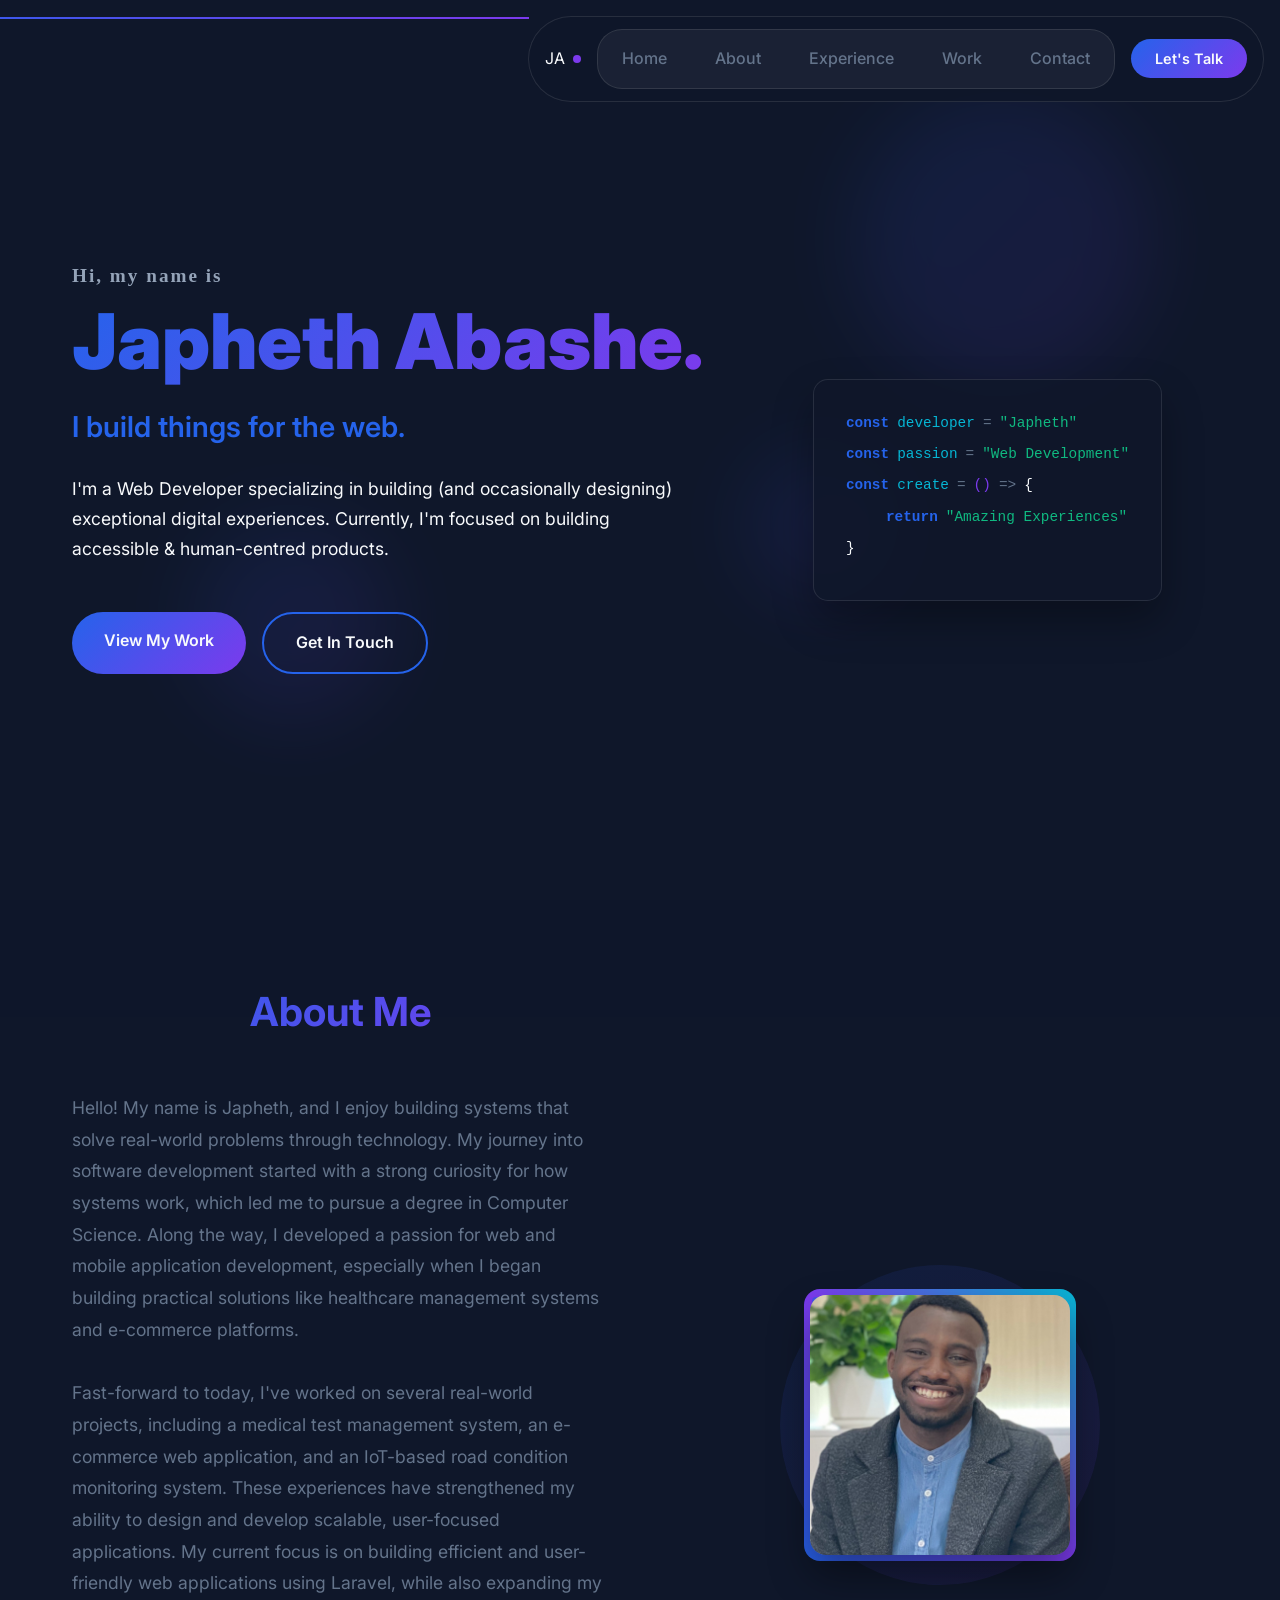
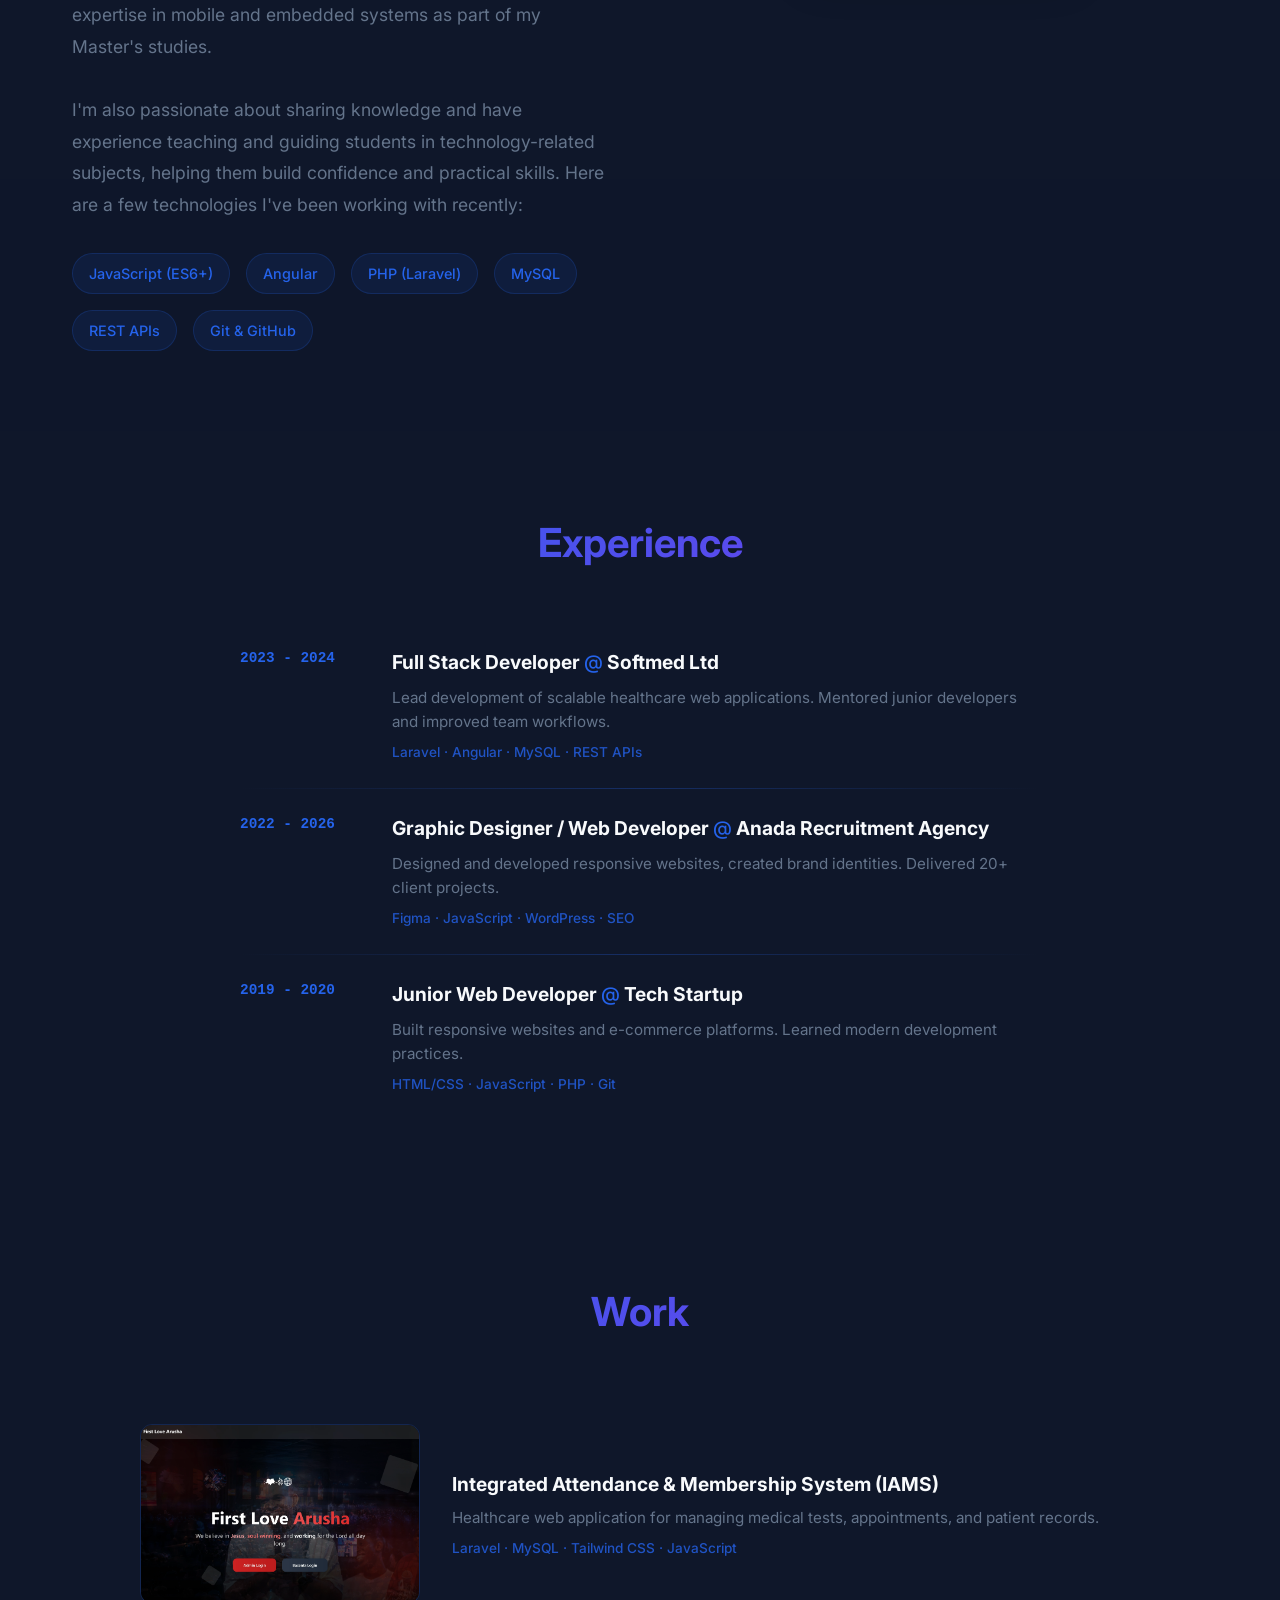
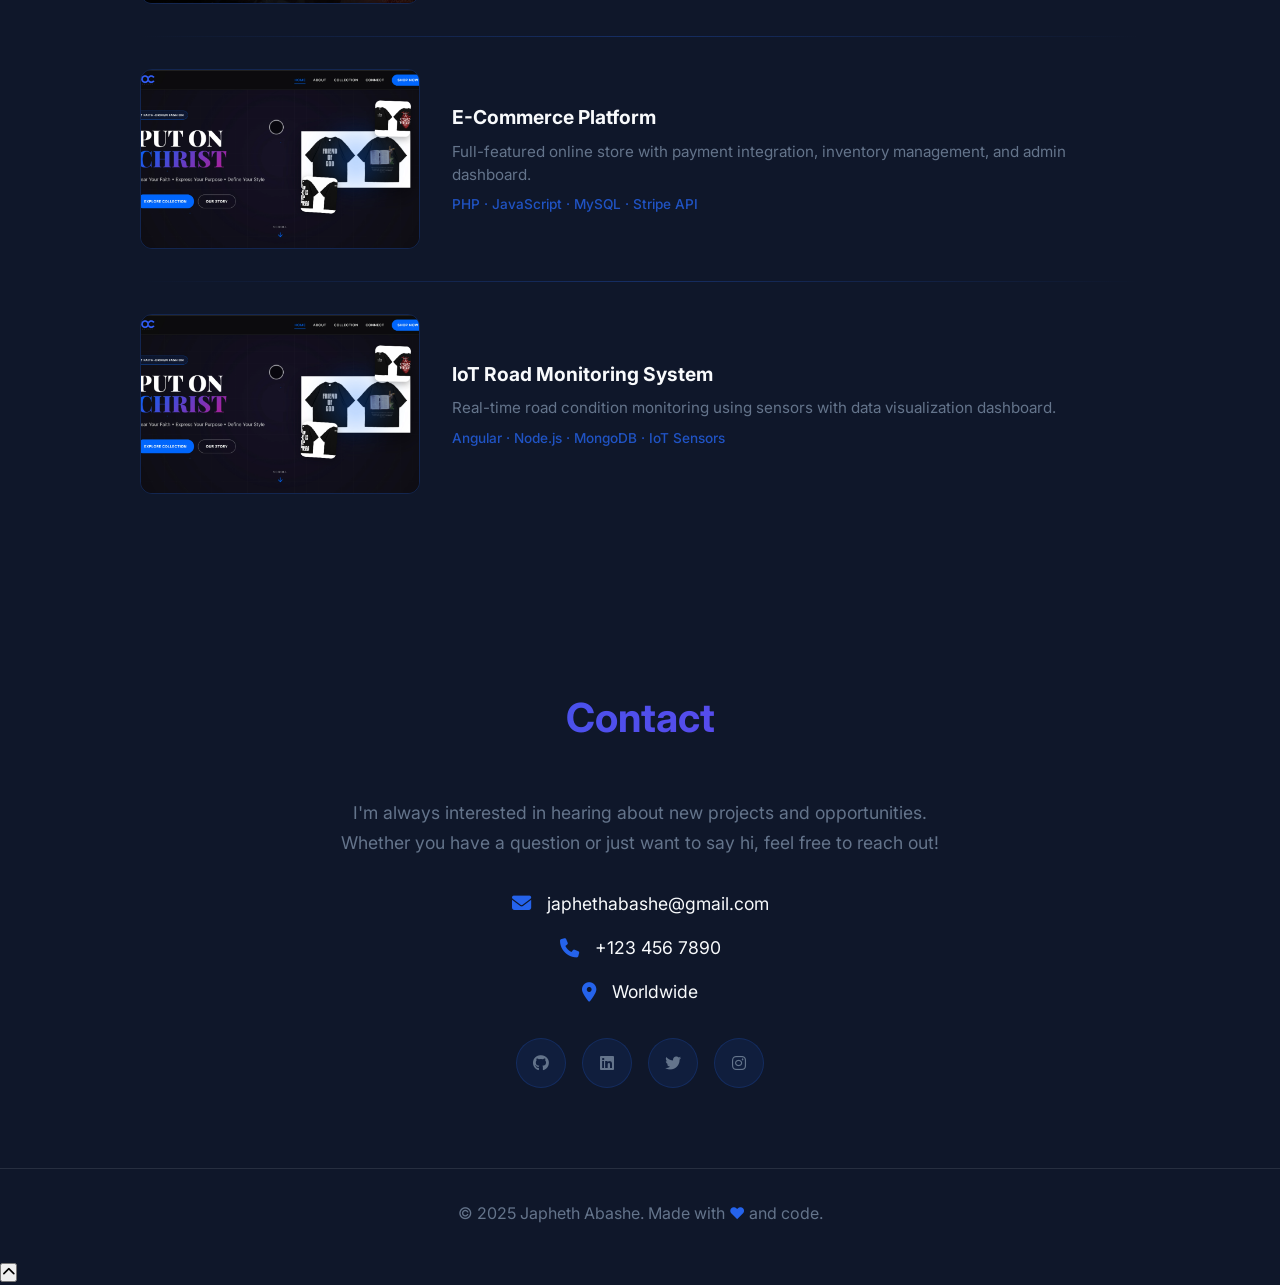
==== commit 3e857a22: "time" ====
--- a/index.html
+++ b/index.html
@@ -62,6 +62,8 @@
             </div>
         </div>
     </nav>
+
+  <main>
 
     <!-- Hero Section -->
     <section id="home" class="hero">
@@ -234,7 +236,7 @@
                         <div class="work-stack">Laravel · MySQL · Tailwind CSS · JavaScript</div>
                     </div>
                 </div>
-                
+    
                 <div class="work-divider"></div>
                 
                 <div class="work-row" data-aos="fade-up" data-aos-delay="200">
@@ -285,7 +287,7 @@
                     <div class="contact-details">
                         <div class="contact-item">
                             <i class="fas fa-envelope"></i>
-                            <span>japheth@example.com</span>
+                            <span>japhethabashe@gmail.com</span>
                         </div>
                         <div class="contact-item">
                             <i class="fas fa-phone"></i>
@@ -316,22 +318,19 @@
         </div>
     </section>
 
+  </main>
+
     <!-- Footer -->
     <footer class="footer">
         <div class="container">
-            <p>&copy; 2024 Japheth Abashe. Made with <span class="heart">?</span> and code.</p>
-        </div>
-          </a>
-        </div>
-      </div>
+            <p>&copy; 2025 Japheth Abashe. Made with <span class="heart">&hearts;</span> and code.</p>
+        </div>
     </footer>
 
     <!-- Back to Top Button -->
     <button id="backToTop" class="back-to-top" aria-label="Back to top">
       <i class="fas fa-chevron-up"></i>
     </button>
-
-  </main>
 
   <!-- Scripts -->
   <script src="https://cdn.jsdelivr.net/npm/aos@2.3.4/dist/aos.js"></script>
@@ -421,7 +420,7 @@
 
       navLinks.forEach(link => {
         link.classList.remove('active');
-        if (link.getAttribute('data-section') === current) {
+        if (link.getAttribute('href') === '#' + current) {
           link.classList.add('active');
         }
       });
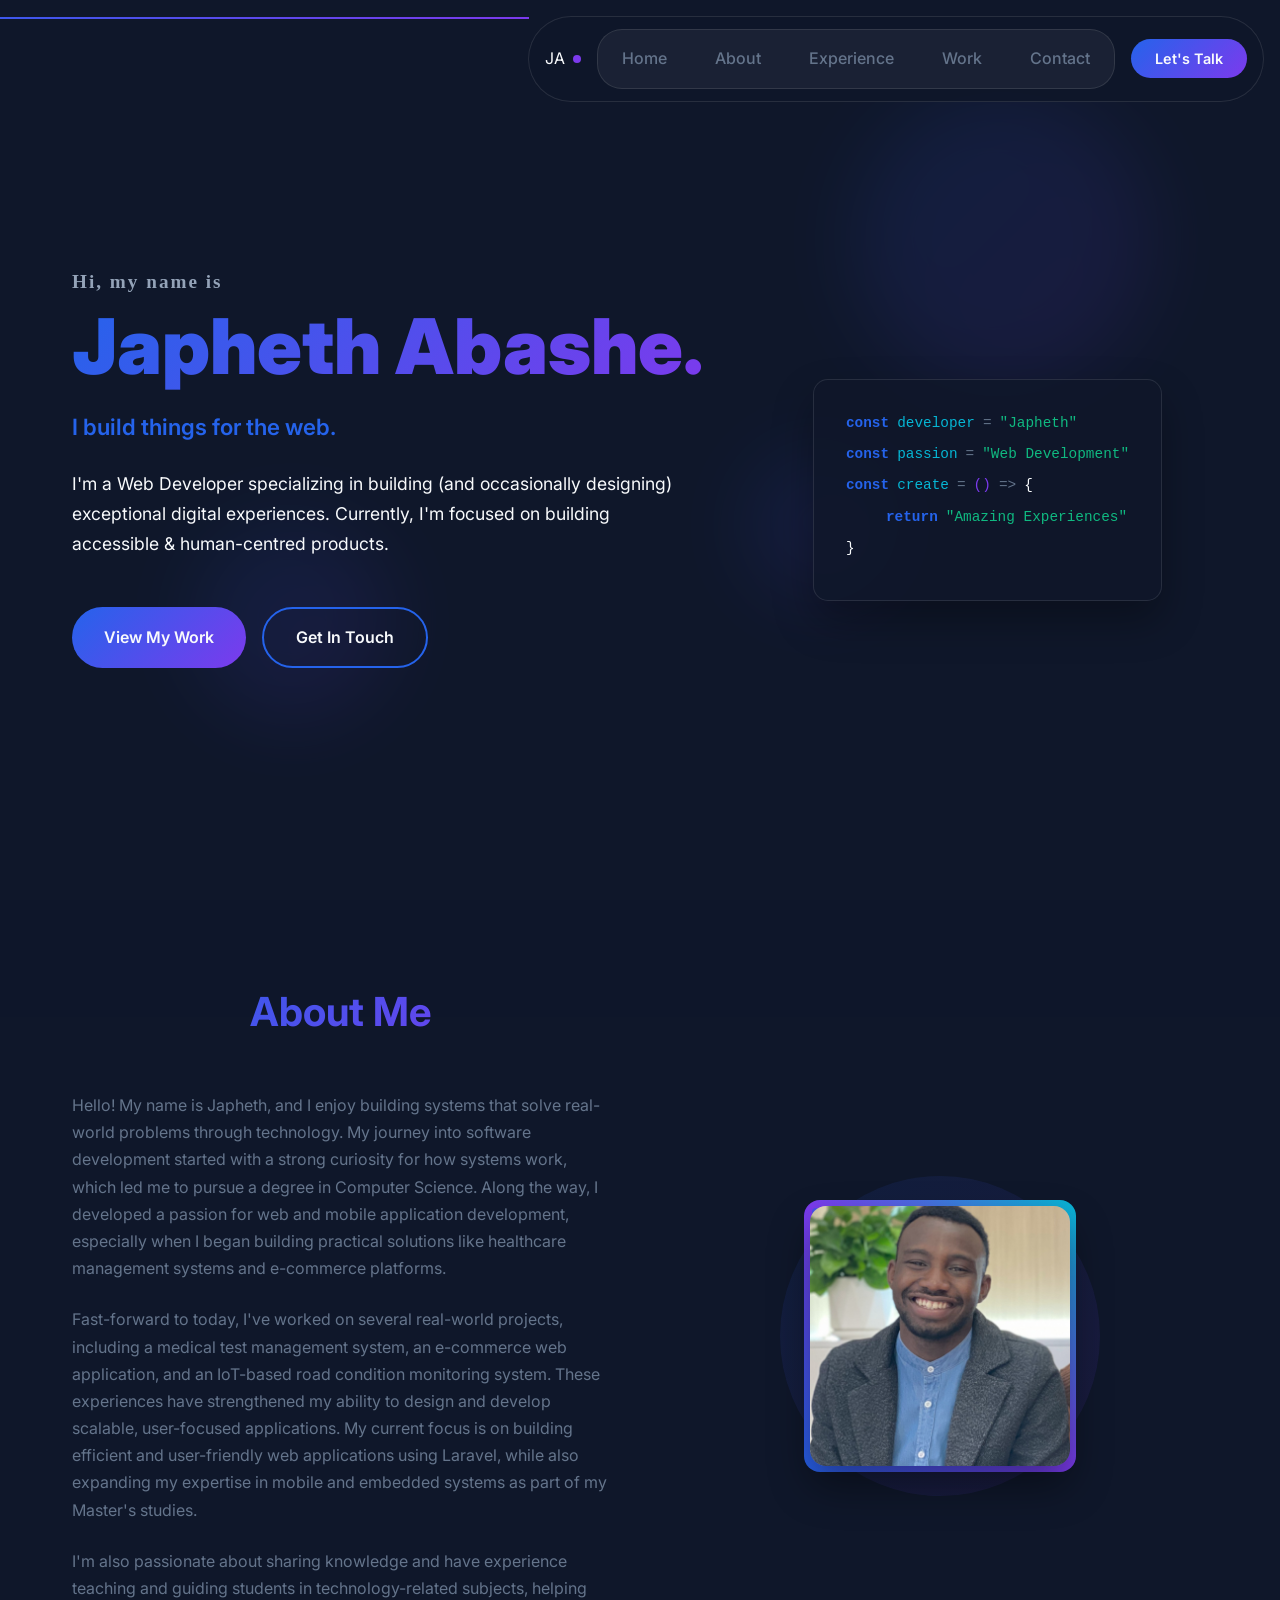
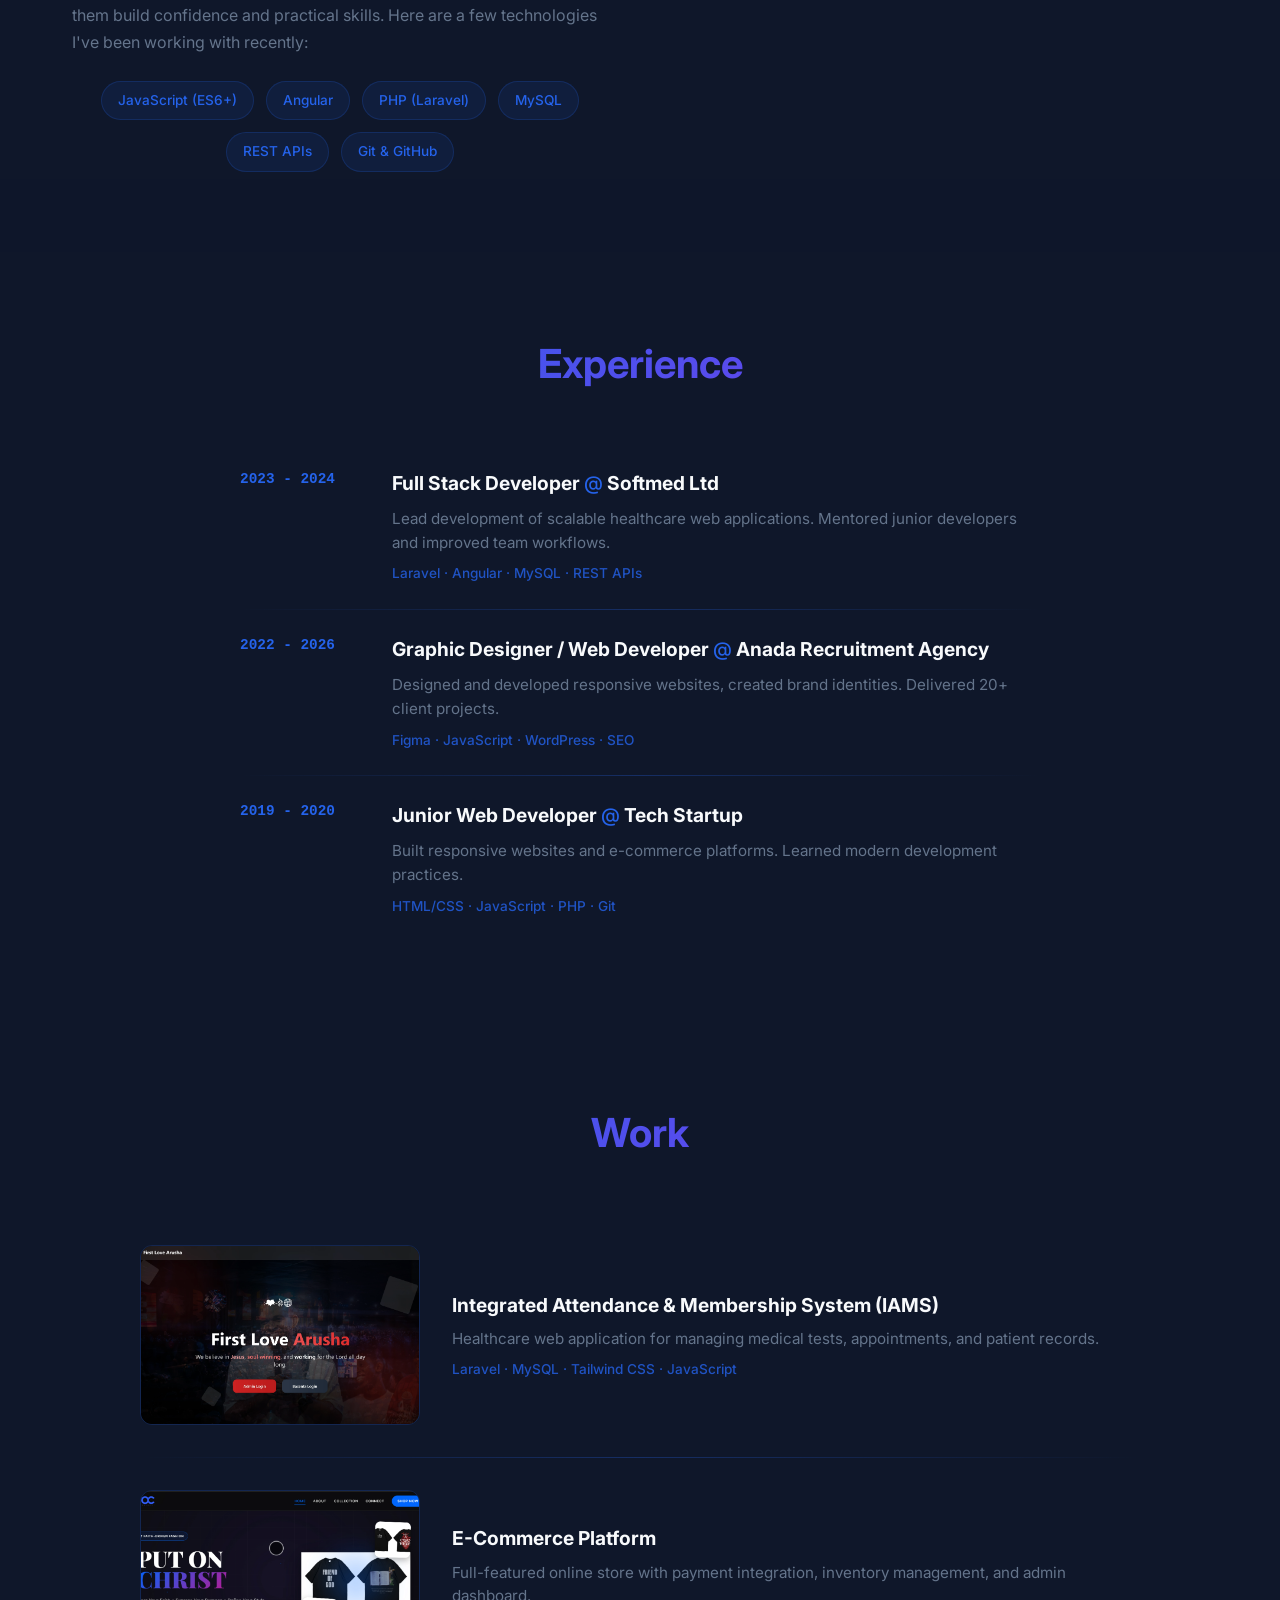
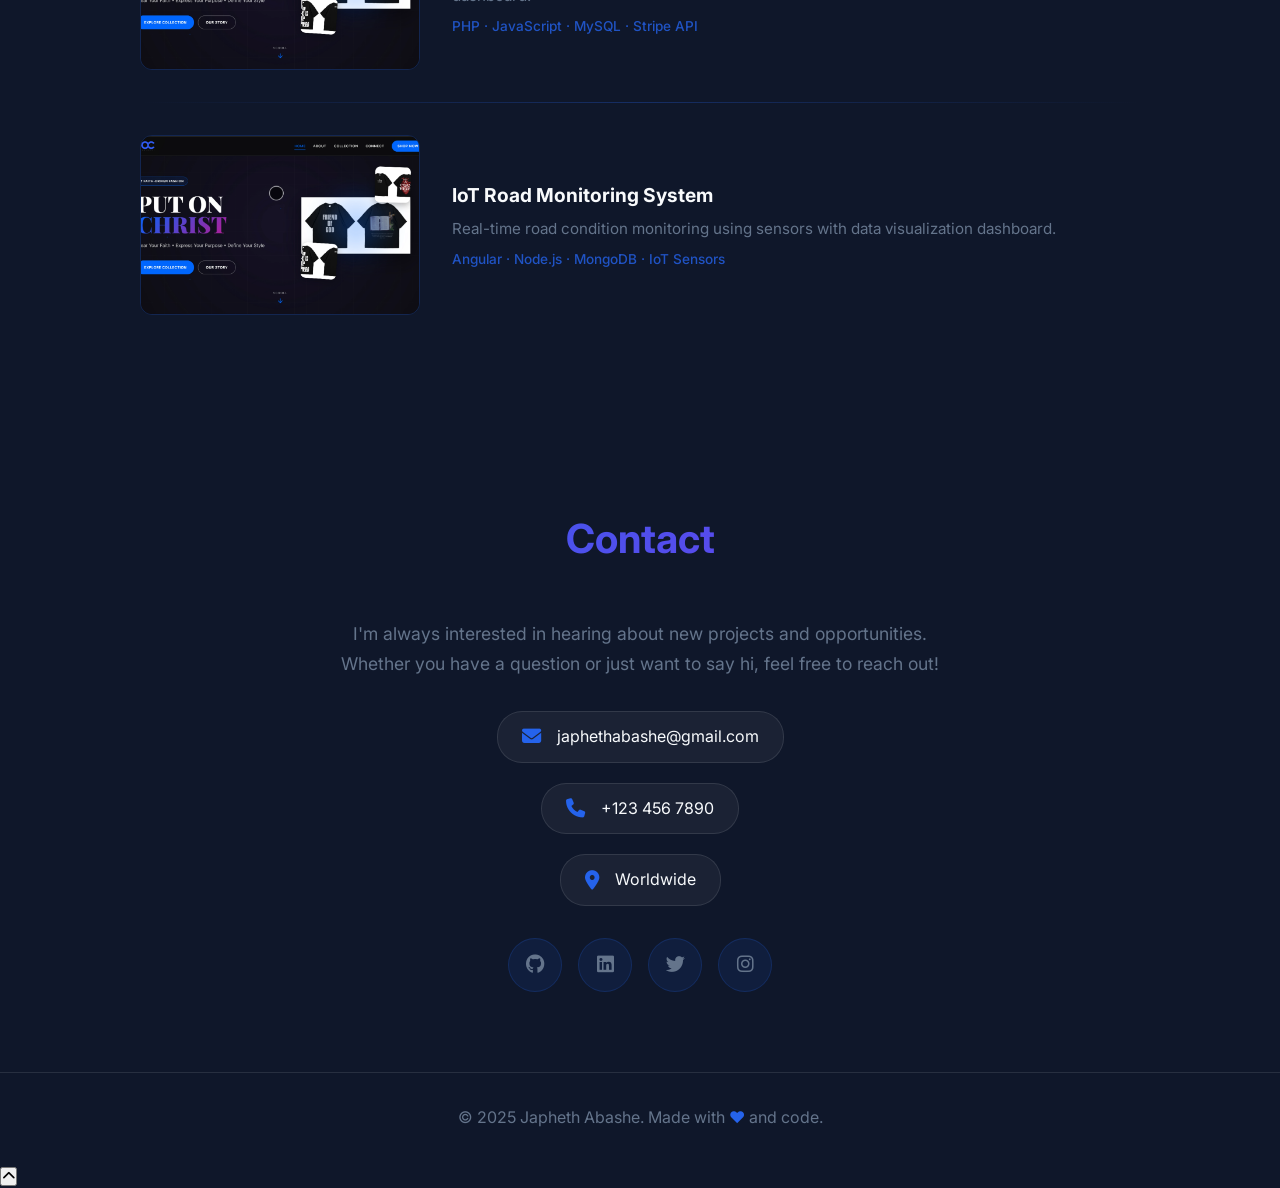
==== commit 69f8b0bc: "mobile" ====
--- a/index.html
+++ b/index.html
@@ -2,7 +2,7 @@
 <html lang="en">
 <head>
     <meta charset="UTF-8">
-    <meta name="viewport" content="width=device-width, initial-scale=1.0">
+    <meta name="viewport" content="width=device-width, initial-scale=1.0, maximum-scale=1.0, user-scalable=no, viewport-fit=cover">
     <title>Japheth Abashe - Web Developer</title>
     
     <!-- Font Awesome -->
@@ -405,6 +405,78 @@
       }
     });
 
+    // Swipe gesture support for mobile navigation
+    let touchStartX = 0;
+    let touchEndX = 0;
+    let touchStartY = 0;
+    let touchEndY = 0;
+
+    function handleSwipe() {
+      const swipeThreshold = 50;
+      const verticalThreshold = 100;
+      
+      // Only handle horizontal swipes
+      if (Math.abs(touchEndY - touchStartY) < verticalThreshold) {
+        if (touchEndX < touchStartX - swipeThreshold) {
+          // Swipe left - open menu
+          if (!navMenu.classList.contains('active')) {
+            toggleMenu();
+          }
+        }
+        if (touchEndX > touchStartX + swipeThreshold) {
+          // Swipe right - close menu
+          if (navMenu.classList.contains('active')) {
+            toggleMenu();
+          }
+        }
+      }
+    }
+
+    // Touch event listeners
+    document.addEventListener('touchstart', (e) => {
+      touchStartX = e.changedTouches[0].screenX;
+      touchStartY = e.changedTouches[0].screenY;
+    }, { passive: true });
+
+    document.addEventListener('touchend', (e) => {
+      touchEndX = e.changedTouches[0].screenX;
+      touchEndY = e.changedTouches[0].screenY;
+      handleSwipe();
+    }, { passive: true });
+
+    // Improved mobile performance - prevent scroll bounce
+    document.addEventListener('touchmove', (e) => {
+      if (navMenu.classList.contains('active')) {
+        e.preventDefault();
+      }
+    }, { passive: false });
+
+    // Add ripple effect for buttons
+    function createRipple(event) {
+      const button = event.currentTarget;
+      const ripple = document.createElement('span');
+      const rect = button.getBoundingClientRect();
+      const size = Math.max(rect.width, rect.height);
+      const x = event.clientX - rect.left - size / 2;
+      const y = event.clientY - rect.top - size / 2;
+      
+      ripple.style.width = ripple.style.height = size + 'px';
+      ripple.style.left = x + 'px';
+      ripple.style.top = y + 'px';
+      ripple.classList.add('ripple');
+      
+      button.appendChild(ripple);
+      
+      setTimeout(() => {
+        ripple.remove();
+      }, 600);
+    }
+
+    // Add ripple to all buttons
+    document.querySelectorAll('.btn, .nav-btn, .mobile-btn').forEach(button => {
+      button.addEventListener('click', createRipple);
+    });
+
     // Active section highlighting
     window.addEventListener('scroll', () => {
       let current = '';
--- a/assets/style-minimal-new.css
+++ b/assets/style-minimal-new.css
@@ -335,12 +335,12 @@
 
 .intro-text {
   display: block !important;
-  font-size: 1.2rem !important;
+  font-size: 0.9rem !important;
   font-weight: 600 !important;
   color: #94a3b8 !important;
   opacity: 1 !important;
   margin-bottom: 0px !important;
-  letter-spacing: 2px !important;
+  letter-spacing: 1.5px !important;
   visibility: visible !important;
   line-height: 1 !important;
   text-transform: none !important;
@@ -371,7 +371,7 @@
 }
 
 .hero-subtitle {
-  font-size: 1.8rem;
+  font-size: 1.4rem;
   color: var(--primary);
   margin-bottom: 1.5rem;
   font-weight: 600;
@@ -453,6 +453,11 @@
   transition: all 0.3s ease;
   position: relative;
   overflow: hidden;
+  min-height: 48px;
+  display: inline-flex;
+  align-items: center;
+  justify-content: center;
+  -webkit-tap-highlight-color: transparent;
 }
 
 .btn-primary {
@@ -509,28 +514,31 @@
 }
 
 .about-description {
-  font-size: 1.1rem;
+  font-size: 1rem;
   color: var(--gray);
-  margin-bottom: 2rem;
-  line-height: 1.8;
+  margin-bottom: 1.5rem;
+  line-height: 1.7;
+  text-align: left;
 }
 
 .tech-list {
   display: flex;
   flex-wrap: wrap;
-  gap: 1rem;
-  margin-top: 2rem;
+  gap: 0.75rem;
+  margin-top: 1.5rem;
+  justify-content: center;
 }
 
 .tech-item {
   padding: 0.5rem 1rem;
   background: rgba(37, 99, 235, 0.1);
   border: 1px solid rgba(37, 99, 235, 0.2);
-  border-radius: 25px;
+  border-radius: 20px;
   color: var(--primary);
-  font-size: 0.9rem;
+  font-size: 0.85rem;
   font-weight: 500;
   transition: all 0.3s ease;
+  -webkit-tap-highlight-color: transparent;
 }
 
 .tech-item:hover {
@@ -962,8 +970,9 @@
 .contact-details {
   display: flex;
   flex-direction: column;
-  gap: 1rem;
+  gap: 1.25rem;
   margin-bottom: 2rem;
+  align-items: center;
 }
 
 .contact-item {
@@ -972,7 +981,14 @@
   justify-content: center;
   gap: 1rem;
   color: var(--light);
-  font-size: 1.1rem;
+  font-size: 1rem;
+  padding: 0.75rem 1.5rem;
+  background: rgba(255, 255, 255, 0.05);
+  border-radius: 25px;
+  border: 1px solid rgba(255, 255, 255, 0.1);
+  transition: all 0.3s ease;
+  min-height: 48px;
+  -webkit-tap-highlight-color: transparent;
 }
 
 .contact-item i {
@@ -984,11 +1000,12 @@
   display: flex;
   justify-content: center;
   gap: 1rem;
+  margin-top: 2rem;
 }
 
 .social-link {
-  width: 50px;
-  height: 50px;
+  width: 54px;
+  height: 54px;
   display: flex;
   align-items: center;
   justify-content: center;
@@ -998,6 +1015,8 @@
   color: var(--gray);
   text-decoration: none;
   transition: all 0.3s ease;
+  -webkit-tap-highlight-color: transparent;
+  font-size: 1.2rem;
 }
 
 .social-link:hover {
@@ -1047,10 +1066,39 @@
   }
 }
 
+/* ===== RIPPLE EFFECT ===== */
+.ripple {
+  position: absolute;
+  border-radius: 50%;
+  background: rgba(255, 255, 255, 0.5);
+  transform: scale(0);
+  animation: ripple-animation 0.6s ease-out;
+  pointer-events: none;
+}
+
+@keyframes ripple-animation {
+  to {
+    transform: scale(4);
+    opacity: 0;
+  }
+}
+
 /* ===== RESPONSIVE DESIGN ===== */
 @media (max-width: 768px) {
   body {
     overflow-x: hidden;
+    -webkit-font-smoothing: antialiased;
+    -moz-osx-font-smoothing: grayscale;
+  }
+  
+  /* Better touch targets for mobile */
+  * {
+    -webkit-tap-highlight-color: transparent;
+  }
+  
+  /* Improve scrolling performance */
+  html {
+    scroll-behavior: smooth;
   }
   
   .container {
@@ -1062,9 +1110,11 @@
   }
   
   .hero {
-    padding: 80px 1rem 0 1rem;
+    padding: 100px 1rem 2rem 1rem;
     height: auto;
     min-height: 100vh;
+    display: flex;
+    align-items: center;
   }
   
   .hero-title {
@@ -1072,15 +1122,18 @@
   }
   
   .hero-description {
-    text-align: left;
+    text-align: center;
+    font-size: 1rem;
+    line-height: 1.6;
+    margin-bottom: 2rem;
   }
   
   .nav-menu {
     position: fixed;
     top: 0;
     right: 0;
-    width: 85%;
-    max-width: 400px;
+    width: 90%;
+    max-width: 350px;
     height: 100vh;
     background: rgba(15, 23, 42, 0.98);
     backdrop-filter: blur(50px);
@@ -1093,11 +1146,13 @@
     gap: 0.5rem;
     transform: translateX(100%);
     opacity: 0;
-    transition: transform 0.5s cubic-bezier(0.77, 0, 0.175, 1), opacity 0.3s ease;
+    transition: transform 0.4s cubic-bezier(0.77, 0, 0.175, 1), opacity 0.3s ease;
     z-index: 1001;
-    padding: 2rem;
-    padding-top: 5rem;
+    padding: 1.5rem;
+    padding-top: 4rem;
     box-shadow: -20px 0 60px rgba(0, 0, 0, 0.5);
+    overflow-y: auto;
+    -webkit-overflow-scrolling: touch;
   }
   
   .nav-menu.active {
@@ -1163,23 +1218,25 @@
   }
   
   .nav-link {
-    font-size: 1.3rem;
+    font-size: 1.2rem;
     font-weight: 500;
-    padding: 1rem 1.5rem;
+    padding: 1.2rem 1.5rem;
     color: rgba(255, 255, 255, 0.8);
     text-decoration: none;
     position: relative;
-    transition: all 0.4s cubic-bezier(0.4, 0, 0.2, 1);
+    transition: all 0.3s cubic-bezier(0.4, 0, 0.2, 1);
     letter-spacing: 0.5px;
     border-radius: 16px;
     opacity: 0;
     transform: translateX(40px);
     background: rgba(255, 255, 255, 0.03);
     border: 1px solid rgba(255, 255, 255, 0.05);
-    margin-bottom: 0.5rem;
+    margin-bottom: 0.75rem;
     display: flex;
     align-items: center;
     gap: 1rem;
+    min-height: 60px;
+    -webkit-tap-highlight-color: transparent;
   }
   
   .nav-link-number {
@@ -1234,14 +1291,18 @@
   
   .nav-toggle {
     display: block;
-    width: 48px;
-    height: 48px;
+    width: 52px;
+    height: 52px;
     border-radius: 50%;
     background: rgba(255, 255, 255, 0.05);
     border: 1px solid rgba(255, 255, 255, 0.1);
     transition: all 0.3s ease;
     z-index: 1002;
     backdrop-filter: blur(10px);
+    -webkit-tap-highlight-color: transparent;
+    cursor: pointer;
+    position: relative;
+    overflow: hidden;
   }
   
   .nav-toggle:hover {
@@ -1308,7 +1369,8 @@
   
   .name-text {
     white-space: normal;
-    font-size: clamp(1.5rem, 8vw, 2.5rem);
+    font-size: clamp(2rem, 10vw, 3rem);
+    line-height: 1.1;
   }
   
   .hero-title {
@@ -1318,21 +1380,26 @@
   .hero-content {
     grid-template-columns: 1fr;
     text-align: center;
-    gap: 2rem;
+    gap: 2.5rem;
+    max-width: 100%;
   }
   
   .hero-left {
     text-align: center;
+    order: 2;
   }
   
   .hero-right {
-    order: -1;
+    order: 1;
+    margin-bottom: 1rem;
   }
   
   .code-block {
-    font-size: 0.75rem;
-    padding: 1rem;
-    max-width: 100%;
+    font-size: 0.7rem;
+    padding: 1.2rem;
+    max-width: 90%;
+    margin: 0 auto;
+    border-radius: 12px;
   }
   
   .code-line {
@@ -1341,13 +1408,16 @@
   
   .about-content {
     grid-template-columns: 1fr;
-    gap: 2rem;
+    gap: 3rem;
     text-align: center;
+    padding: 0 0.5rem;
   }
   
   .hero-buttons {
     flex-direction: column;
     align-items: center;
+    gap: 1rem;
+    margin-top: 2rem;
   }
   
   .about-stats {
@@ -1375,14 +1445,17 @@
   
   .work-row {
     flex-direction: column;
-    align-items: flex-start;
-    gap: 1rem;
-    padding: 1.5rem 0;
+    align-items: center;
+    gap: 1.5rem;
+    padding: 2rem 0;
+    text-align: center;
   }
   
   .work-screenshot {
     width: 100%;
+    max-width: 350px;
     height: 200px;
+    margin: 0 auto;
   }
   
   .work-name {
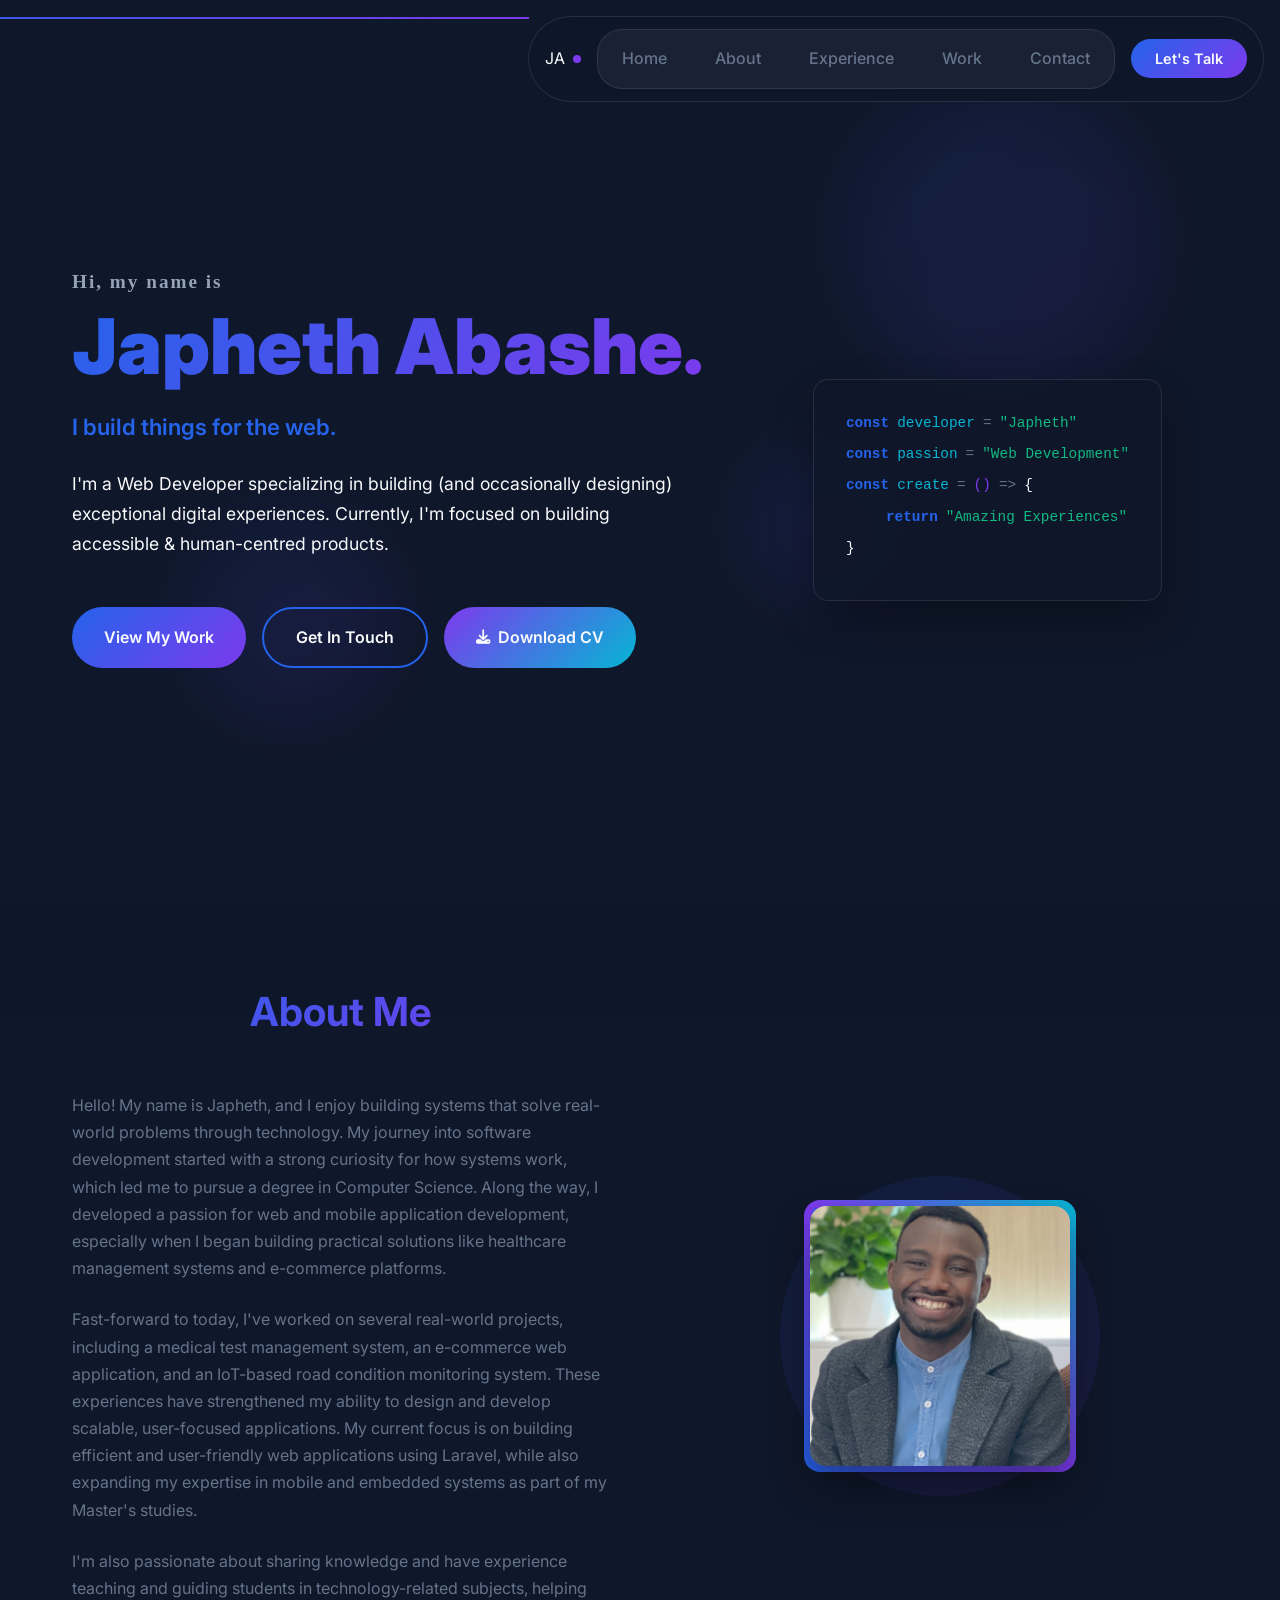
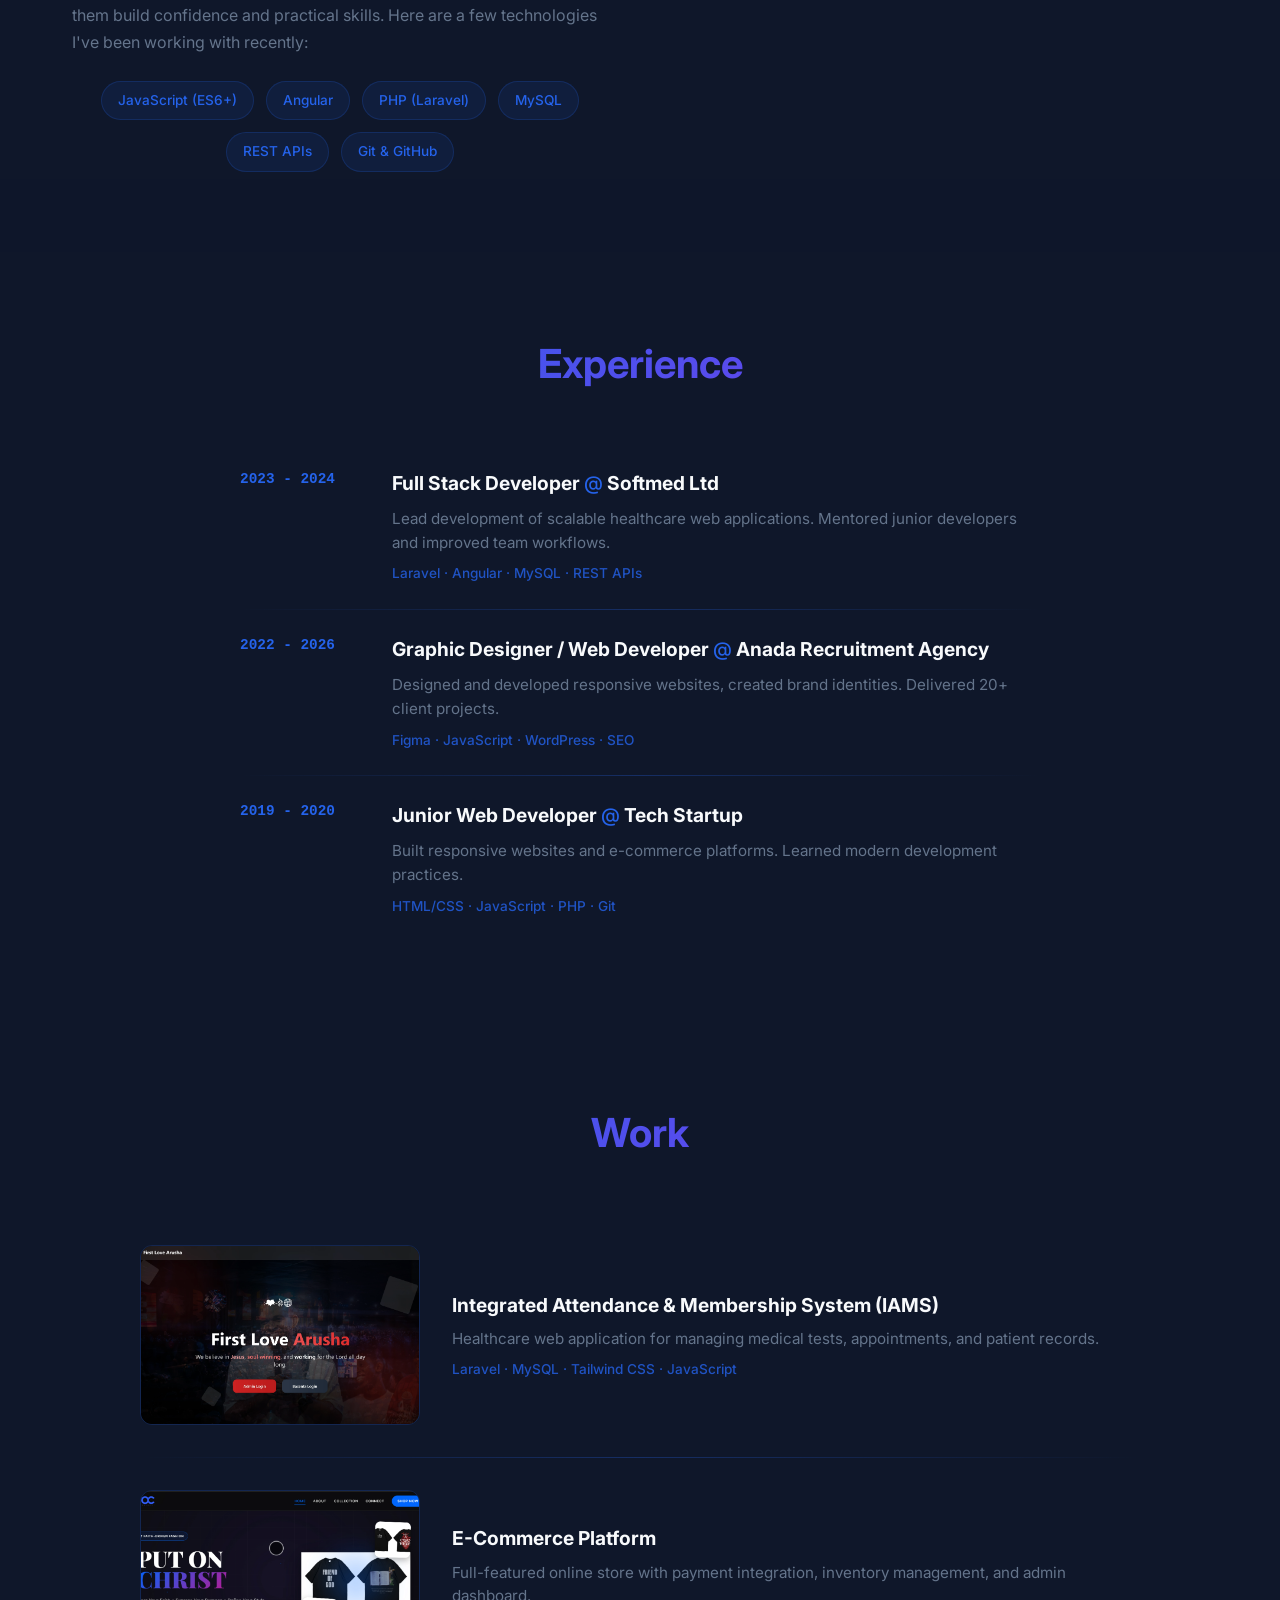
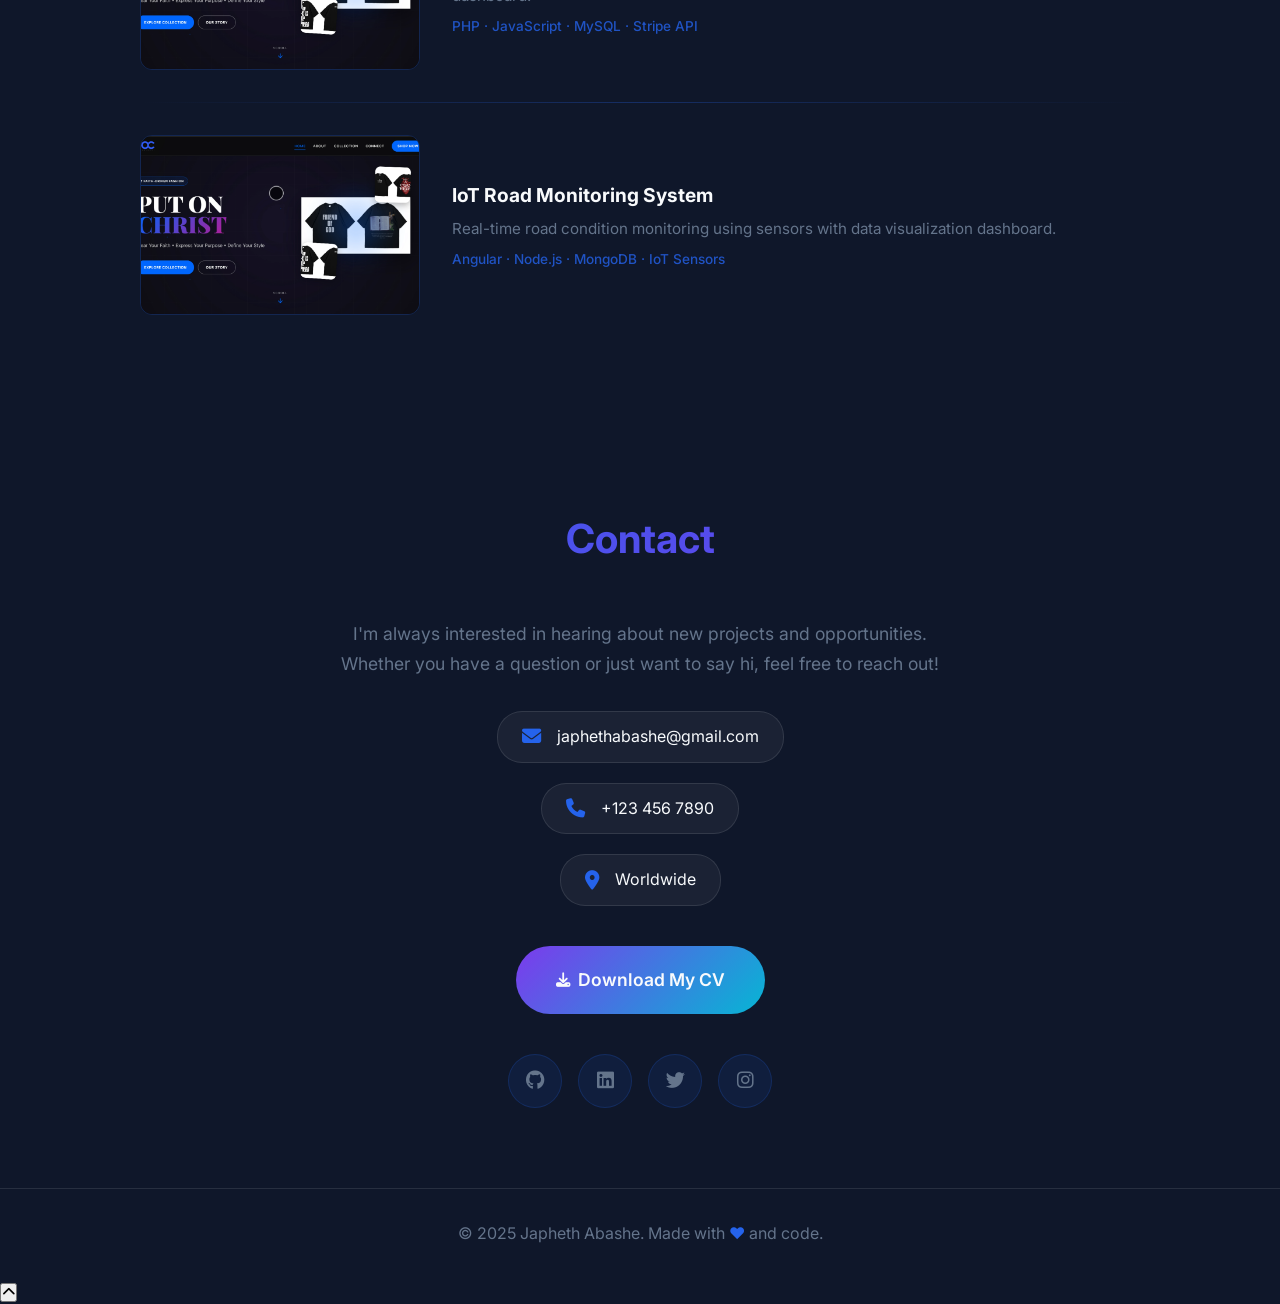
==== commit 21c7b4fa: "cv" ====
--- a/index.html
+++ b/index.html
@@ -91,6 +91,9 @@
                     <div class="hero-buttons" data-aos="fade-up" data-aos-delay="600">
                         <a href="#work" class="btn btn-primary">View My Work</a>
                         <a href="#contact" class="btn btn-secondary">Get In Touch</a>
+                        <a href="assets/Japheth_Abashe_CV.pdf" class="btn btn-cv" download>
+                            <i class="fas fa-download"></i> Download CV
+                        </a>
                     </div>
                 </div>
                 <div class="hero-right" data-aos="fade-left">
@@ -300,7 +303,13 @@
                     </div>
                 </div>
                 
-                <div class="social-links" data-aos="fade-up" data-aos-delay="400">
+                <div class="cv-download-section" data-aos="fade-up" data-aos-delay="400">
+                    <a href="assets/Japheth_Abashe_CV.pdf" class="btn btn-cv btn-large" download>
+                        <i class="fas fa-download"></i> Download My CV
+                    </a>
+                </div>
+                
+                <div class="social-links" data-aos="fade-up" data-aos-delay="600">
                     <a href="#" class="social-link">
                         <i class="fab fa-github"></i>
                     </a>
--- a/assets/style-minimal-new.css
+++ b/assets/style-minimal-new.css
@@ -470,6 +470,34 @@
   background: transparent;
   color: var(--light);
   border: 2px solid var(--primary);
+}
+
+.btn-cv {
+  background: linear-gradient(135deg, var(--secondary), var(--accent));
+  color: var(--light);
+  border: none;
+  display: inline-flex;
+  align-items: center;
+  gap: 0.5rem;
+}
+
+.btn-cv:hover {
+  transform: translateY(-3px);
+  box-shadow: 0 10px 30px rgba(124, 58, 236, 0.4);
+}
+
+.btn-cv i {
+  font-size: 0.9rem;
+}
+
+.btn-large {
+  padding: 1.25rem 2.5rem;
+  font-size: 1.1rem;
+}
+
+.cv-download-section {
+  margin: 2.5rem 0;
+  text-align: center;
 }
 
 .btn:hover {
@@ -1420,6 +1448,22 @@
     margin-top: 2rem;
   }
   
+  .btn-cv {
+    width: 100%;
+    max-width: 280px;
+    justify-content: center;
+    padding: 1rem 2rem;
+  }
+  
+  .btn-large {
+    padding: 1.1rem 2rem;
+    font-size: 1rem;
+  }
+  
+  .cv-download-section {
+    margin: 2rem 0;
+  }
+  
   .about-stats {
     justify-content: center;
   }
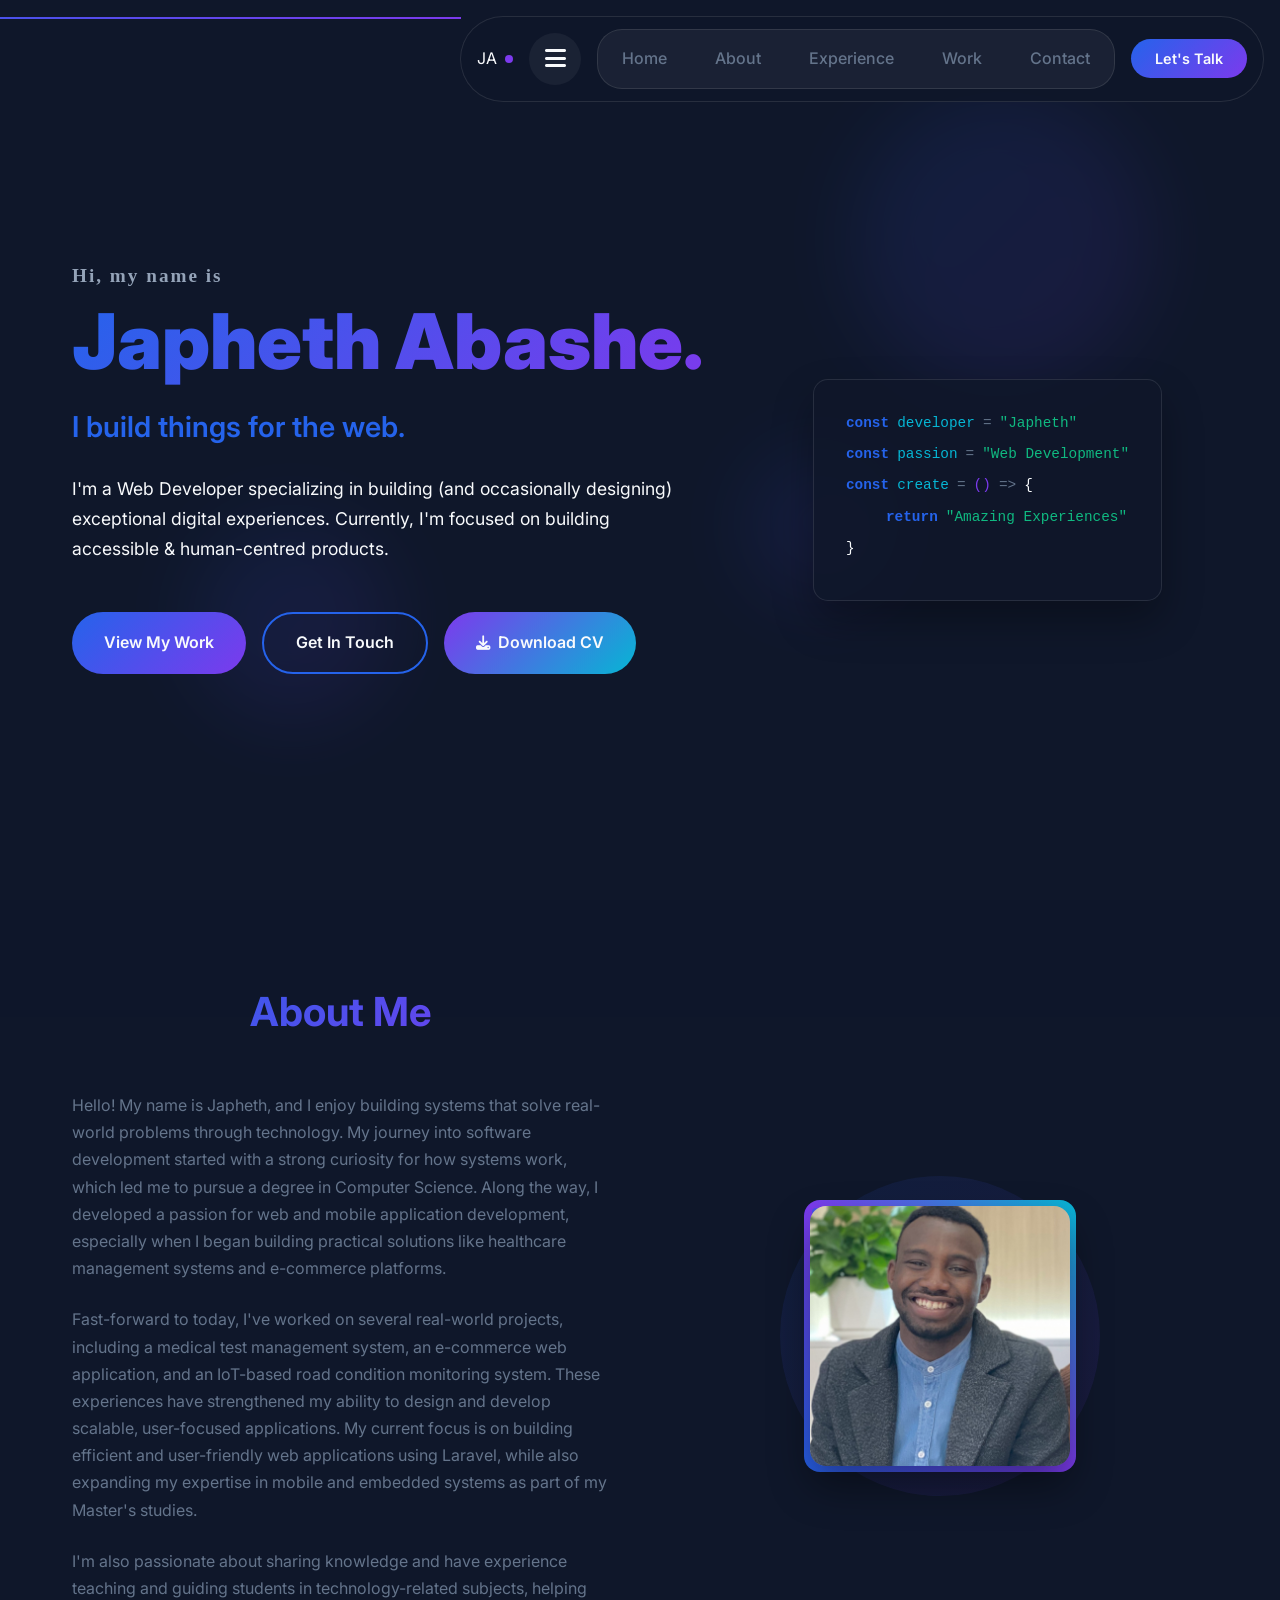
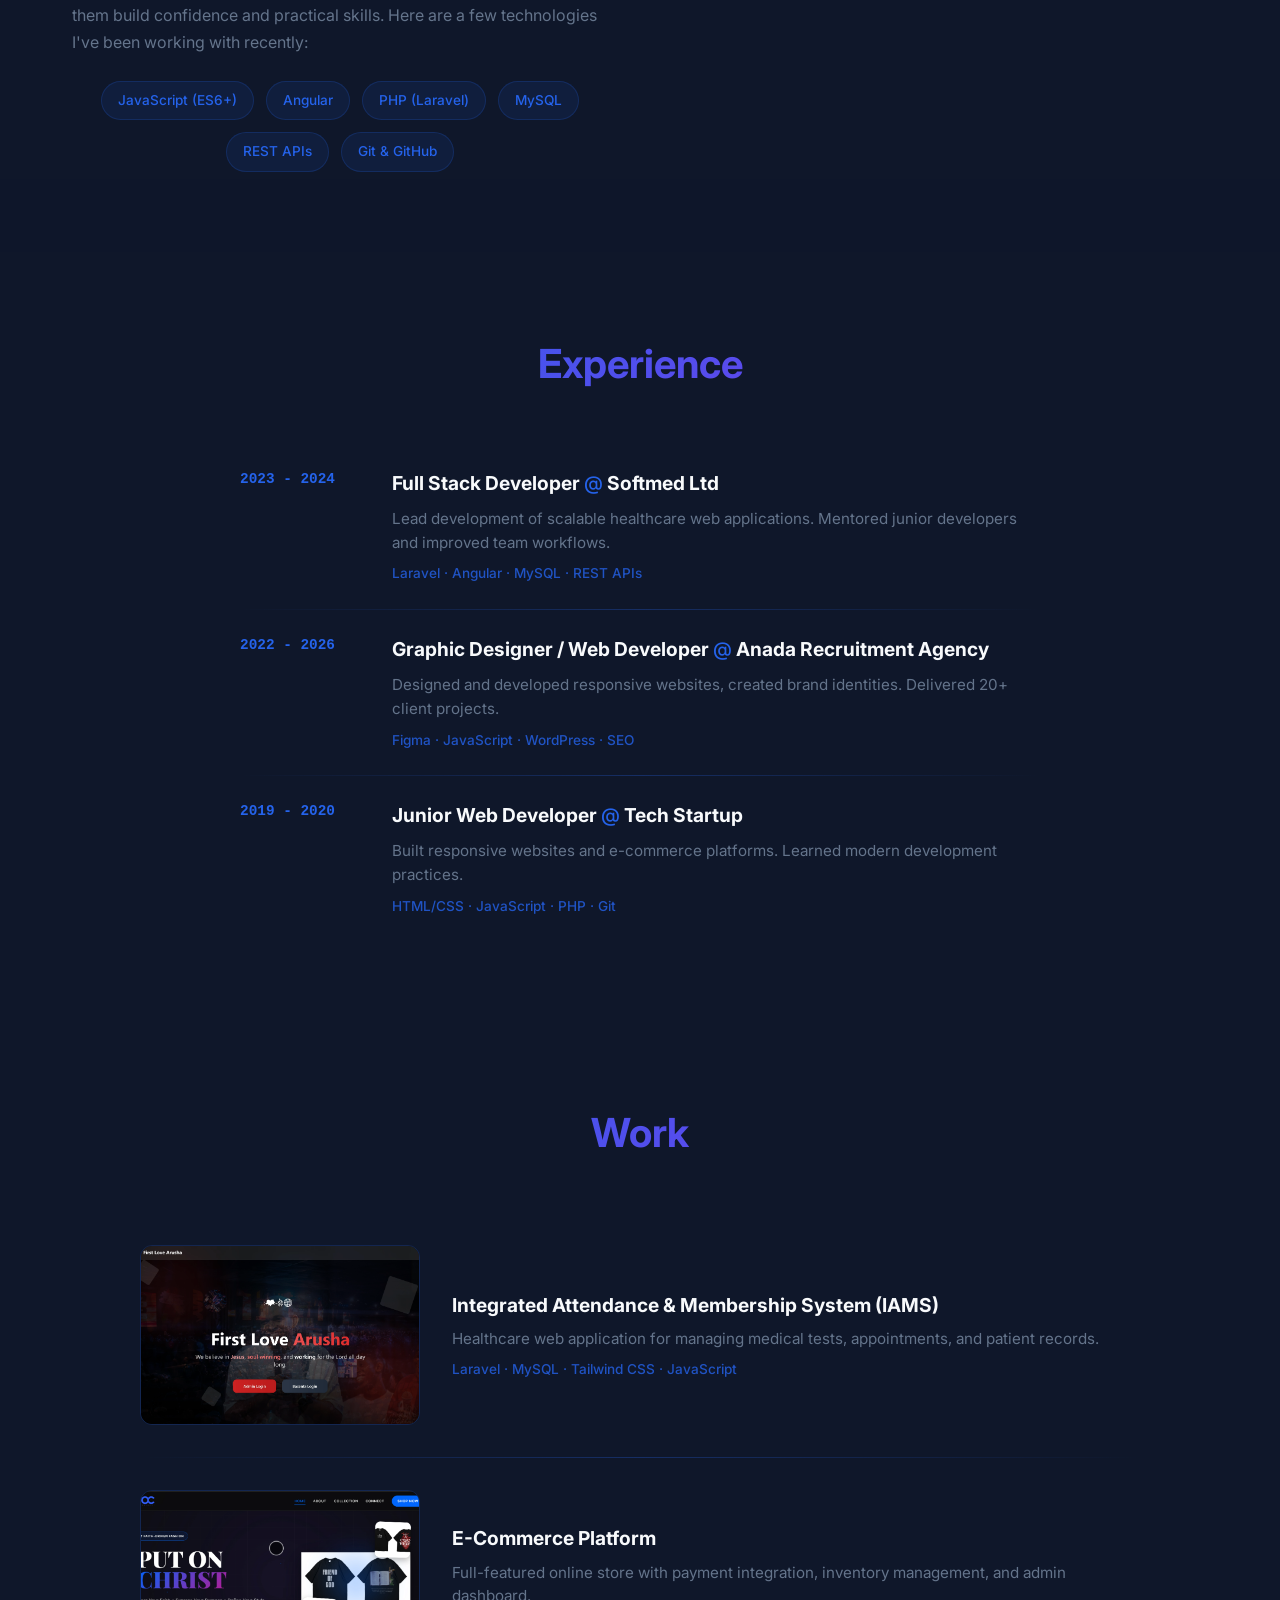
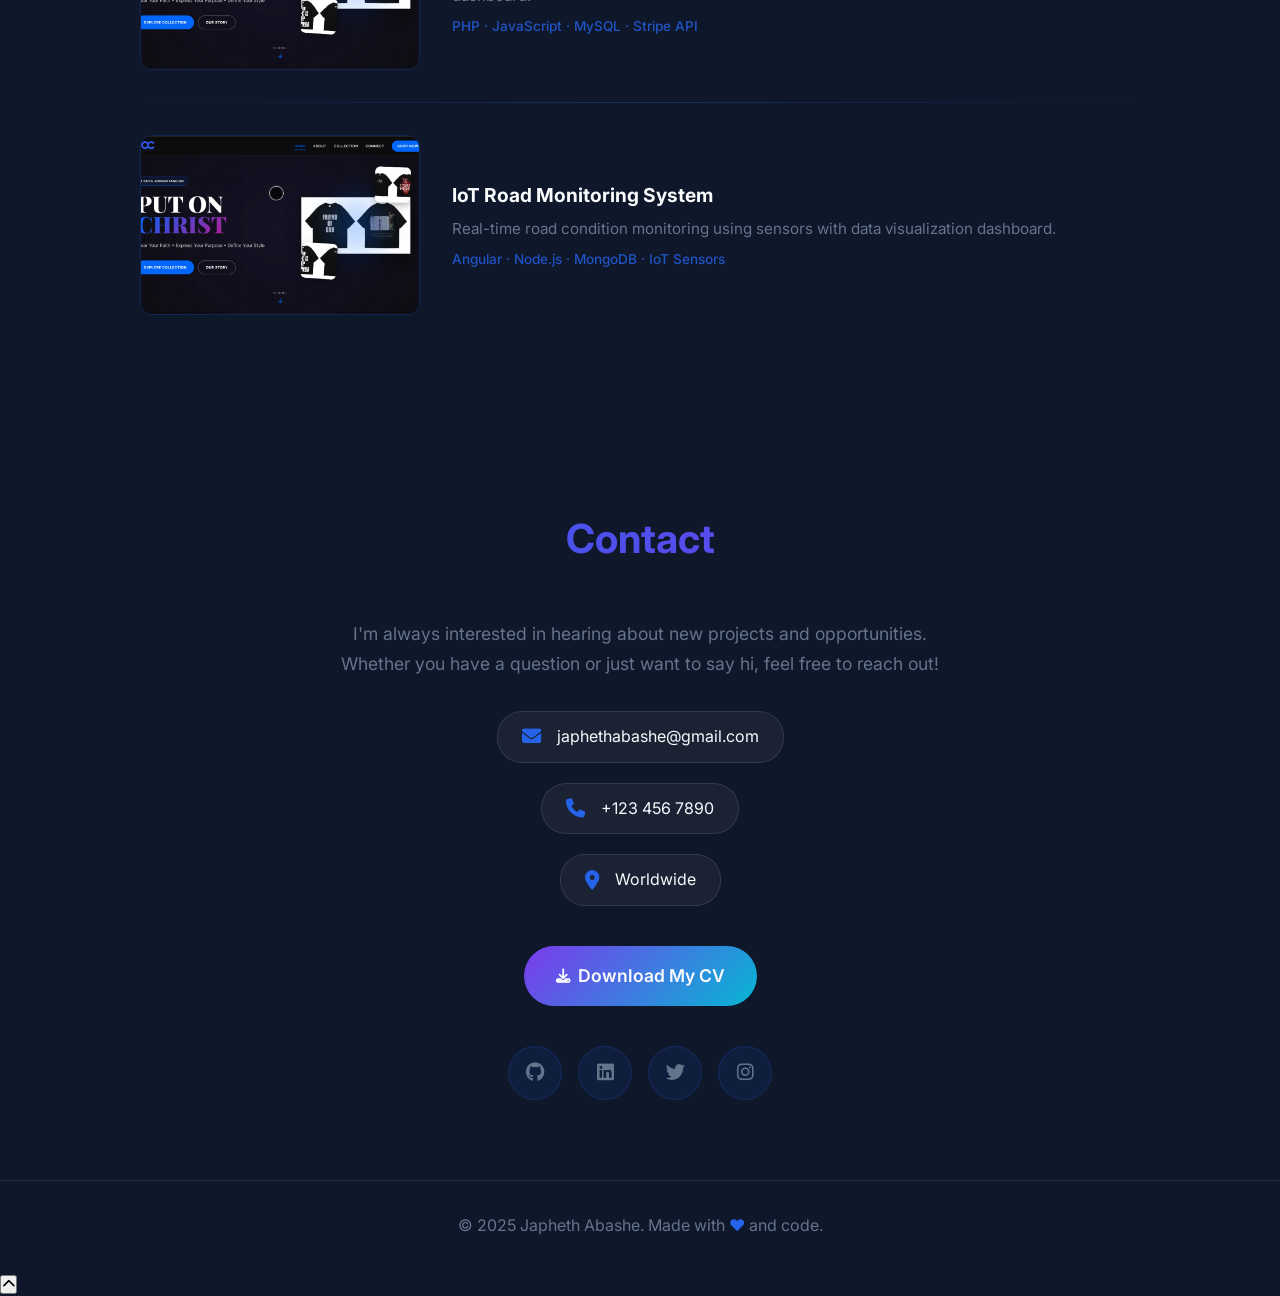
==== commit bcd8d5ce: "hu" ====
--- a/index.html
+++ b/index.html
@@ -15,7 +15,173 @@
     <link href="https://fonts.googleapis.com/css2?family=Inter:wght@400;500;600;700;800&display=swap" rel="stylesheet">
     
     <!-- Custom CSS -->
-    <link rel="stylesheet" href="assets/style-minimal-new.css">
+    <link rel="stylesheet" href="./assets/style-minimal-new.css">
+    <link rel="stylesheet" href="/assets/style-minimal-new.css">
+    
+    <!-- Critical CSS Fallback -->
+    <style>
+        /* Critical styles for immediate display */
+        :root {
+            --primary: #2563eb;
+            --secondary: #7c3aed;
+            --accent: #06b6d4;
+            --dark: #0f172a;
+            --light: #f8fafc;
+            --gray: #64748b;
+            --gradient: linear-gradient(135deg, var(--primary), var(--secondary));
+        }
+        
+        * {
+            margin: 0;
+            padding: 0;
+            box-sizing: border-box;
+        }
+        
+        body {
+            font-family: 'Inter', -apple-system, BlinkMacSystemFont, sans-serif;
+            background: var(--dark);
+            color: var(--light);
+            overflow-x: hidden;
+            line-height: 1.6;
+        }
+        
+        .container {
+            max-width: 1200px;
+            margin: 0 auto;
+            padding: 0 2rem;
+        }
+        
+        .navbar {
+            position: fixed;
+            top: 1rem;
+            right: 1rem;
+            left: auto;
+            width: auto;
+            max-width: calc(100% - 2rem);
+            z-index: 1000;
+            background: rgba(15, 23, 42, 0.9);
+            backdrop-filter: blur(20px);
+            padding: 0.75rem 1rem;
+            border-radius: 50px;
+            border: 1px solid rgba(255, 255, 255, 0.1);
+        }
+        
+        .nav-toggle {
+            display: block;
+            width: 52px;
+            height: 52px;
+            border-radius: 50%;
+            background: rgba(255, 255, 255, 0.05);
+            border: 1px solid rgba(255, 255, 255, 0.1);
+            color: var(--light);
+            border: none;
+            cursor: pointer;
+        }
+        
+        .hero {
+            height: 100vh;
+            display: flex;
+            align-items: center;
+            padding: 80px 2rem 0 2rem;
+            position: relative;
+            overflow: hidden;
+        }
+        
+        .hero-title {
+            font-size: clamp(2.5rem, 6vw, 4rem);
+            font-weight: 800;
+            margin-bottom: 1rem;
+            line-height: 1.4;
+            color: var(--light);
+        }
+        
+        .hero-subtitle {
+            font-size: 1.8rem;
+            color: var(--primary);
+            margin-bottom: 1.5rem;
+            font-weight: 600;
+        }
+        
+        .hero-description {
+            font-size: 1.1rem;
+            color: var(--light);
+            margin-bottom: 3rem;
+            max-width: 600px;
+            opacity: 0.9;
+            line-height: 1.7;
+        }
+        
+        .hero-buttons {
+            display: flex;
+            gap: 1rem;
+            flex-wrap: wrap;
+        }
+        
+        .btn {
+            padding: 1rem 2rem;
+            border-radius: 50px;
+            text-decoration: none;
+            font-weight: 600;
+            transition: all 0.3s ease;
+            position: relative;
+            overflow: hidden;
+            min-height: 48px;
+            display: inline-flex;
+            align-items: center;
+            justify-content: center;
+            -webkit-tap-highlight-color: transparent;
+            color: var(--light);
+        }
+        
+        .btn-primary {
+            background: var(--gradient);
+            border: none;
+        }
+        
+        .btn-secondary {
+            background: transparent;
+            color: var(--light);
+            border: 2px solid var(--primary);
+        }
+        
+        .btn-cv {
+            background: linear-gradient(135deg, var(--secondary), var(--accent));
+            border: none;
+            display: inline-flex;
+            align-items: center;
+            gap: 0.5rem;
+        }
+        
+        @media (max-width: 768px) {
+            .container {
+                padding: 0 1rem;
+            }
+            
+            .hero {
+                padding: 100px 1rem 2rem 1rem;
+                height: auto;
+                min-height: 100vh;
+                display: flex;
+                align-items: center;
+            }
+            
+            .hero-content {
+                text-align: center;
+            }
+            
+            .hero-buttons {
+                flex-direction: column;
+                align-items: center;
+                gap: 1rem;
+            }
+            
+            .btn-cv {
+                width: 100%;
+                max-width: 280px;
+                justify-content: center;
+            }
+        }
+    </style>
 </head>
 <body>
     <!-- Creative Navbar -->
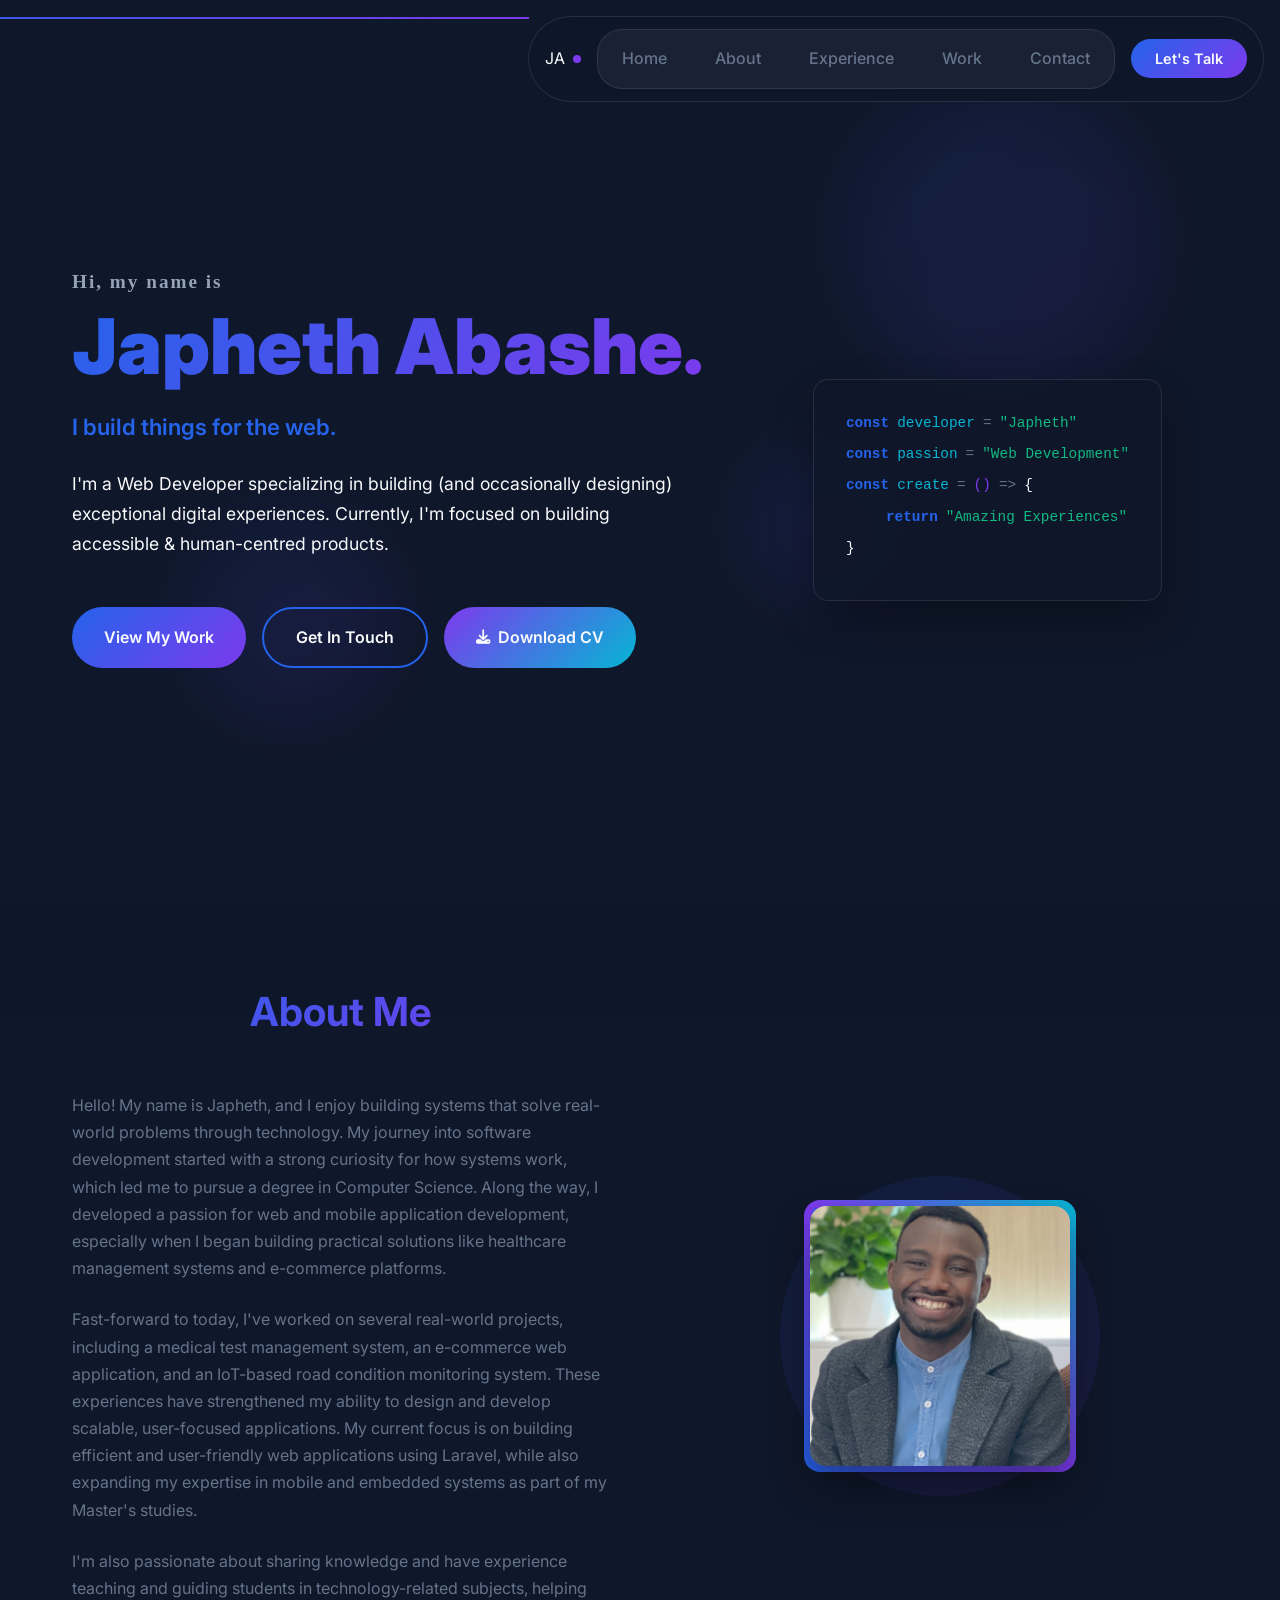
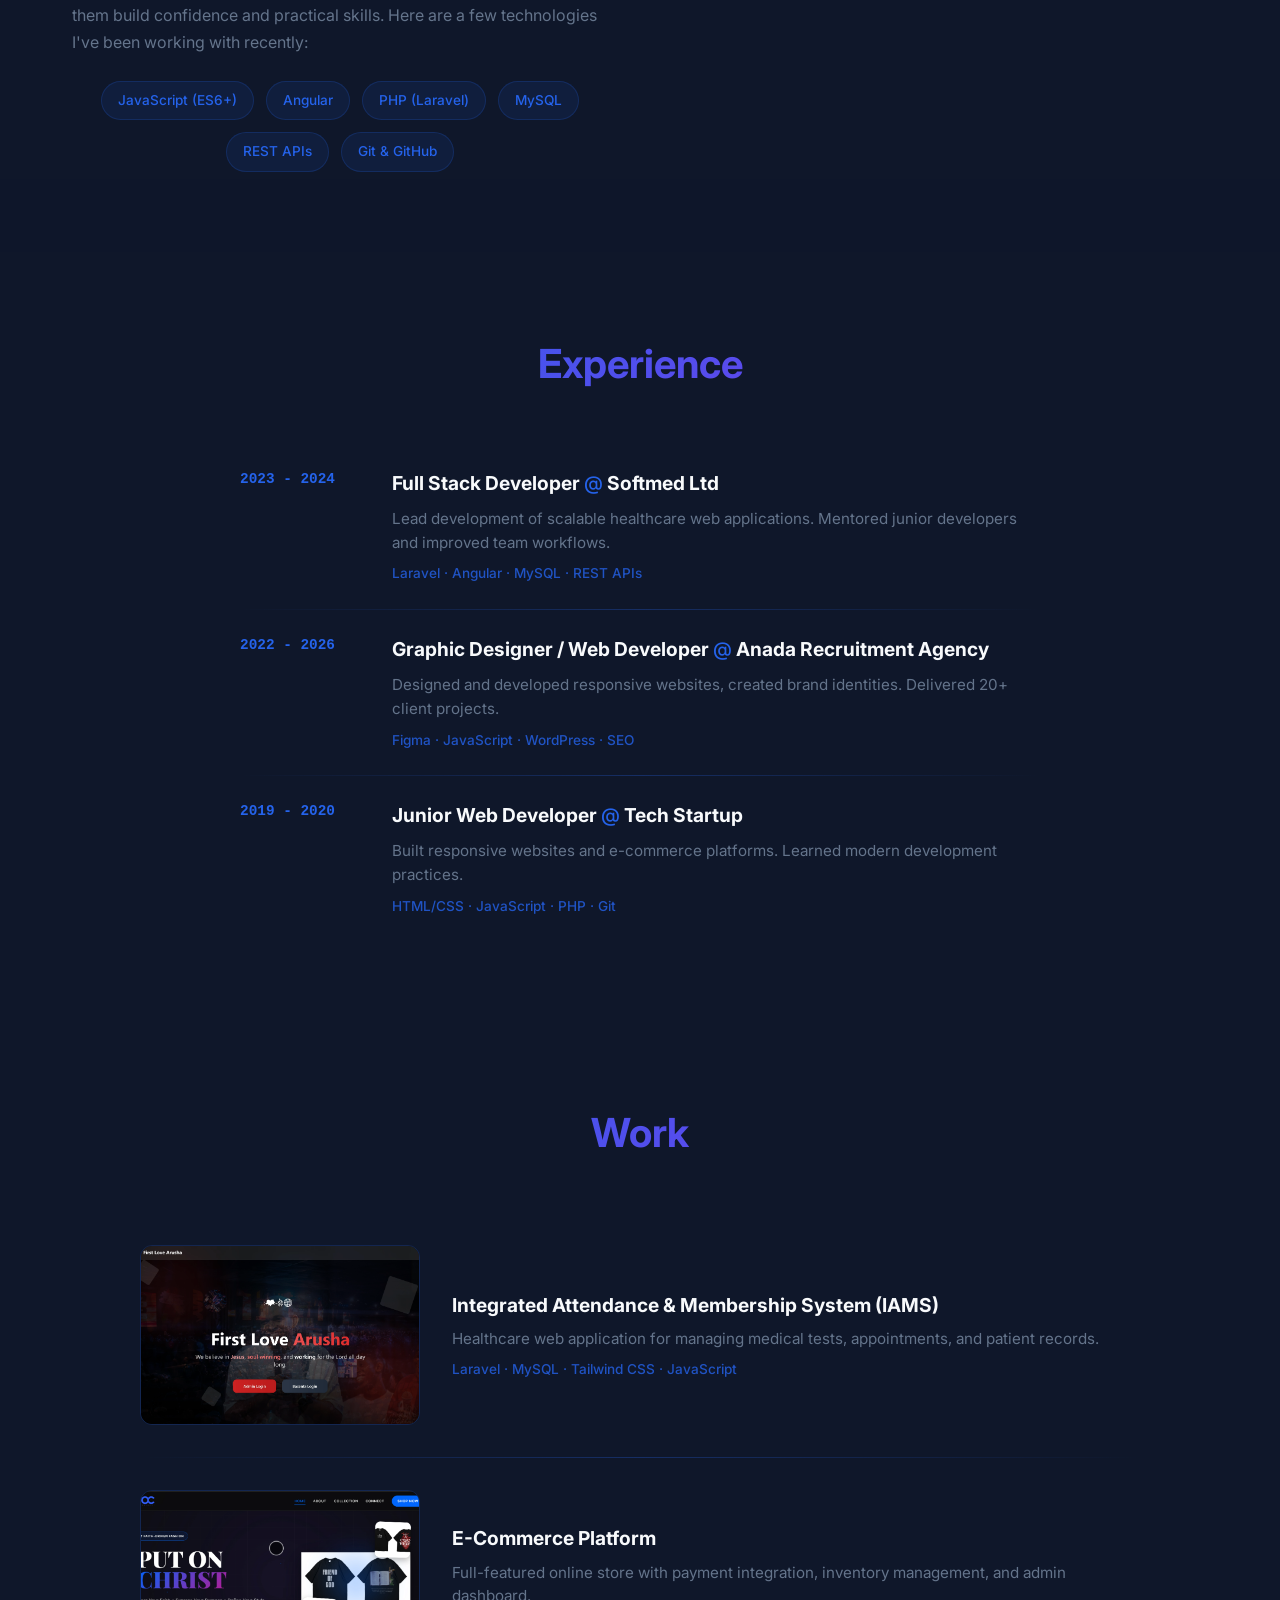
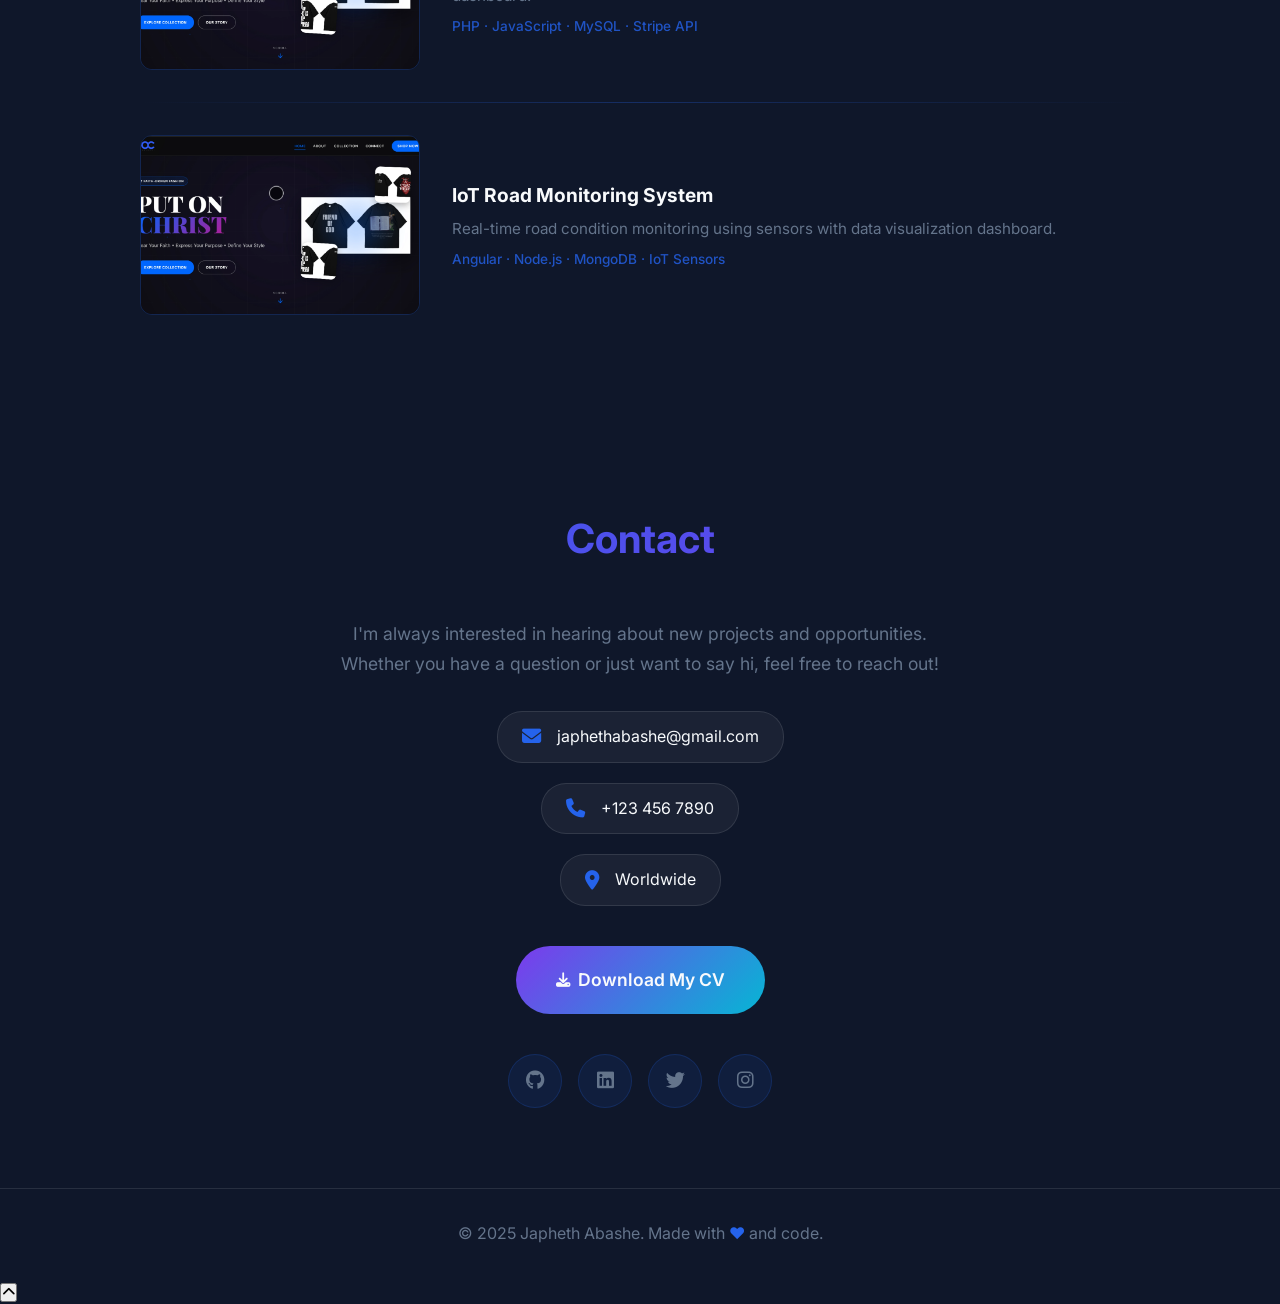
==== commit 3cfc95b9: "dep" ====
--- a/index.html
+++ b/index.html
@@ -15,173 +15,7 @@
     <link href="https://fonts.googleapis.com/css2?family=Inter:wght@400;500;600;700;800&display=swap" rel="stylesheet">
     
     <!-- Custom CSS -->
-    <link rel="stylesheet" href="./assets/style-minimal-new.css">
-    <link rel="stylesheet" href="/assets/style-minimal-new.css">
-    
-    <!-- Critical CSS Fallback -->
-    <style>
-        /* Critical styles for immediate display */
-        :root {
-            --primary: #2563eb;
-            --secondary: #7c3aed;
-            --accent: #06b6d4;
-            --dark: #0f172a;
-            --light: #f8fafc;
-            --gray: #64748b;
-            --gradient: linear-gradient(135deg, var(--primary), var(--secondary));
-        }
-        
-        * {
-            margin: 0;
-            padding: 0;
-            box-sizing: border-box;
-        }
-        
-        body {
-            font-family: 'Inter', -apple-system, BlinkMacSystemFont, sans-serif;
-            background: var(--dark);
-            color: var(--light);
-            overflow-x: hidden;
-            line-height: 1.6;
-        }
-        
-        .container {
-            max-width: 1200px;
-            margin: 0 auto;
-            padding: 0 2rem;
-        }
-        
-        .navbar {
-            position: fixed;
-            top: 1rem;
-            right: 1rem;
-            left: auto;
-            width: auto;
-            max-width: calc(100% - 2rem);
-            z-index: 1000;
-            background: rgba(15, 23, 42, 0.9);
-            backdrop-filter: blur(20px);
-            padding: 0.75rem 1rem;
-            border-radius: 50px;
-            border: 1px solid rgba(255, 255, 255, 0.1);
-        }
-        
-        .nav-toggle {
-            display: block;
-            width: 52px;
-            height: 52px;
-            border-radius: 50%;
-            background: rgba(255, 255, 255, 0.05);
-            border: 1px solid rgba(255, 255, 255, 0.1);
-            color: var(--light);
-            border: none;
-            cursor: pointer;
-        }
-        
-        .hero {
-            height: 100vh;
-            display: flex;
-            align-items: center;
-            padding: 80px 2rem 0 2rem;
-            position: relative;
-            overflow: hidden;
-        }
-        
-        .hero-title {
-            font-size: clamp(2.5rem, 6vw, 4rem);
-            font-weight: 800;
-            margin-bottom: 1rem;
-            line-height: 1.4;
-            color: var(--light);
-        }
-        
-        .hero-subtitle {
-            font-size: 1.8rem;
-            color: var(--primary);
-            margin-bottom: 1.5rem;
-            font-weight: 600;
-        }
-        
-        .hero-description {
-            font-size: 1.1rem;
-            color: var(--light);
-            margin-bottom: 3rem;
-            max-width: 600px;
-            opacity: 0.9;
-            line-height: 1.7;
-        }
-        
-        .hero-buttons {
-            display: flex;
-            gap: 1rem;
-            flex-wrap: wrap;
-        }
-        
-        .btn {
-            padding: 1rem 2rem;
-            border-radius: 50px;
-            text-decoration: none;
-            font-weight: 600;
-            transition: all 0.3s ease;
-            position: relative;
-            overflow: hidden;
-            min-height: 48px;
-            display: inline-flex;
-            align-items: center;
-            justify-content: center;
-            -webkit-tap-highlight-color: transparent;
-            color: var(--light);
-        }
-        
-        .btn-primary {
-            background: var(--gradient);
-            border: none;
-        }
-        
-        .btn-secondary {
-            background: transparent;
-            color: var(--light);
-            border: 2px solid var(--primary);
-        }
-        
-        .btn-cv {
-            background: linear-gradient(135deg, var(--secondary), var(--accent));
-            border: none;
-            display: inline-flex;
-            align-items: center;
-            gap: 0.5rem;
-        }
-        
-        @media (max-width: 768px) {
-            .container {
-                padding: 0 1rem;
-            }
-            
-            .hero {
-                padding: 100px 1rem 2rem 1rem;
-                height: auto;
-                min-height: 100vh;
-                display: flex;
-                align-items: center;
-            }
-            
-            .hero-content {
-                text-align: center;
-            }
-            
-            .hero-buttons {
-                flex-direction: column;
-                align-items: center;
-                gap: 1rem;
-            }
-            
-            .btn-cv {
-                width: 100%;
-                max-width: 280px;
-                justify-content: center;
-            }
-        }
-    </style>
+    <link rel="stylesheet" href="assets/style-minimal-new.css">
 </head>
 <body>
     <!-- Creative Navbar -->
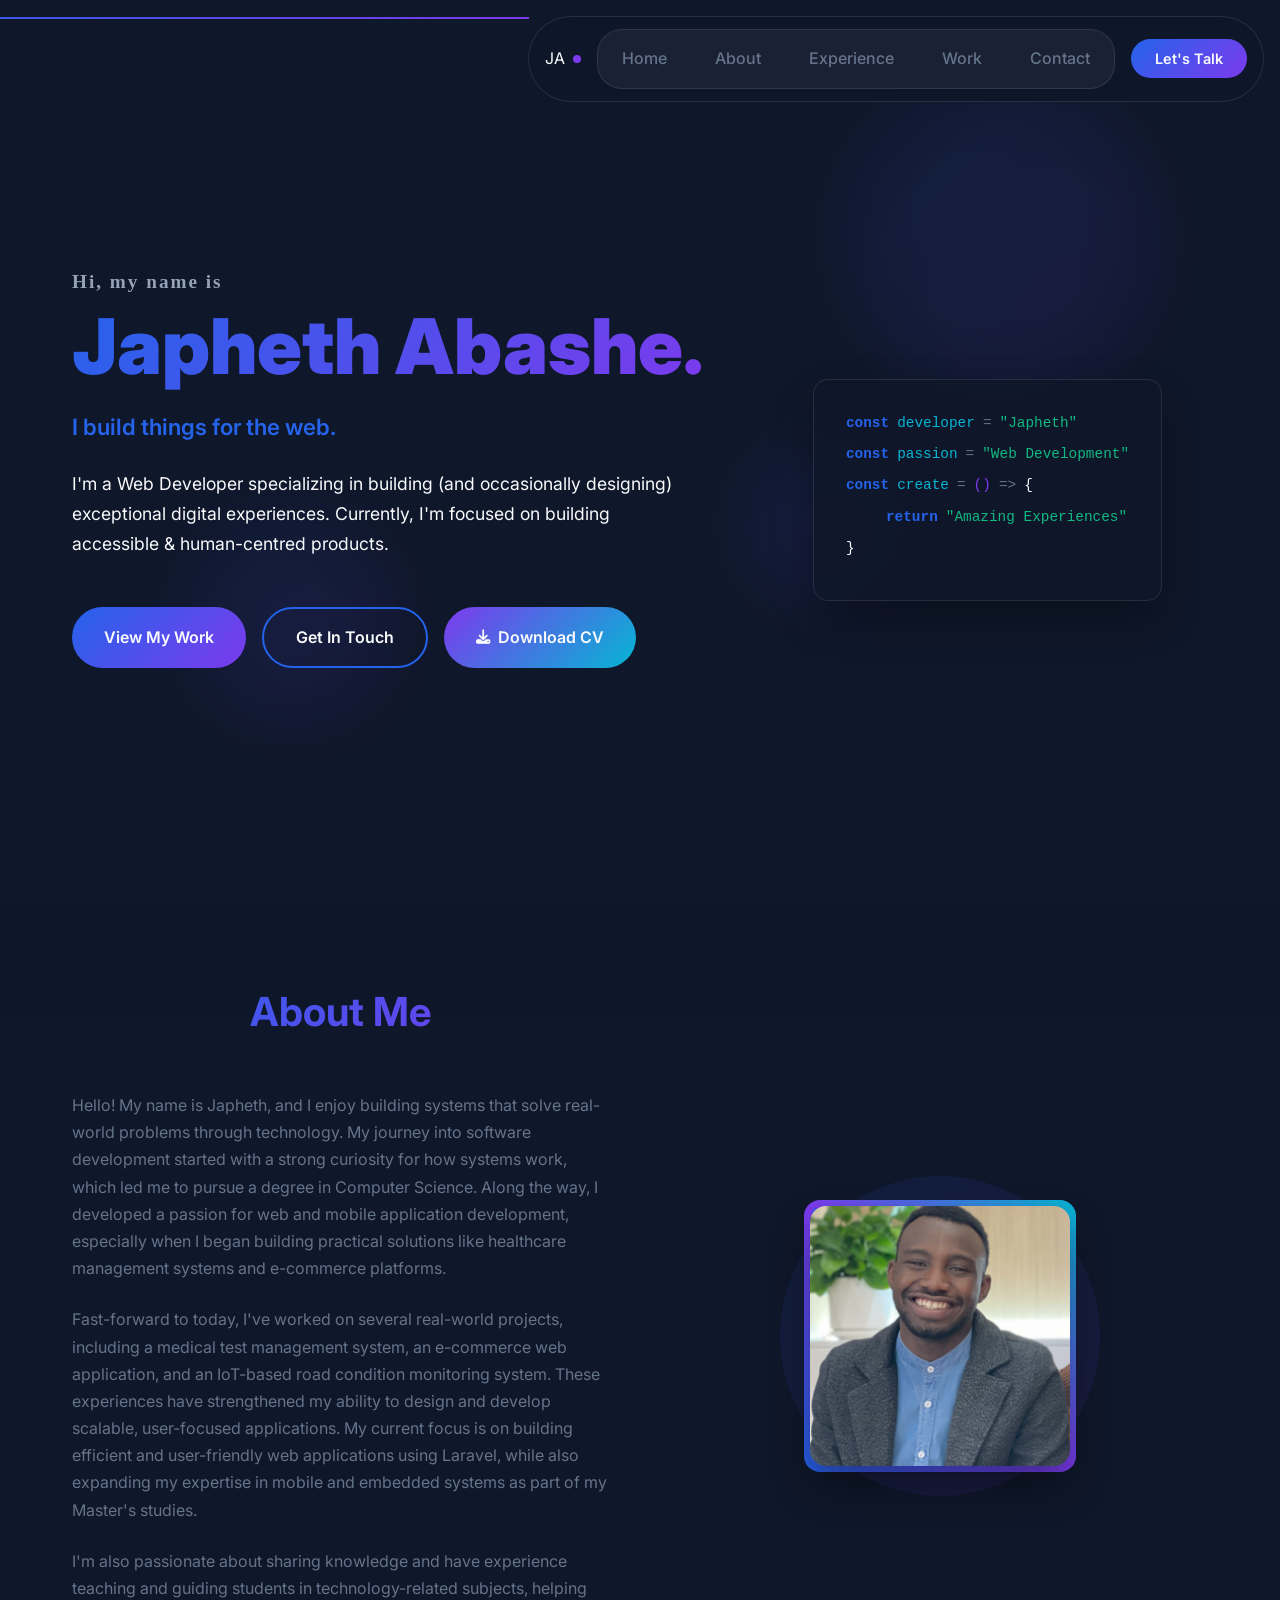
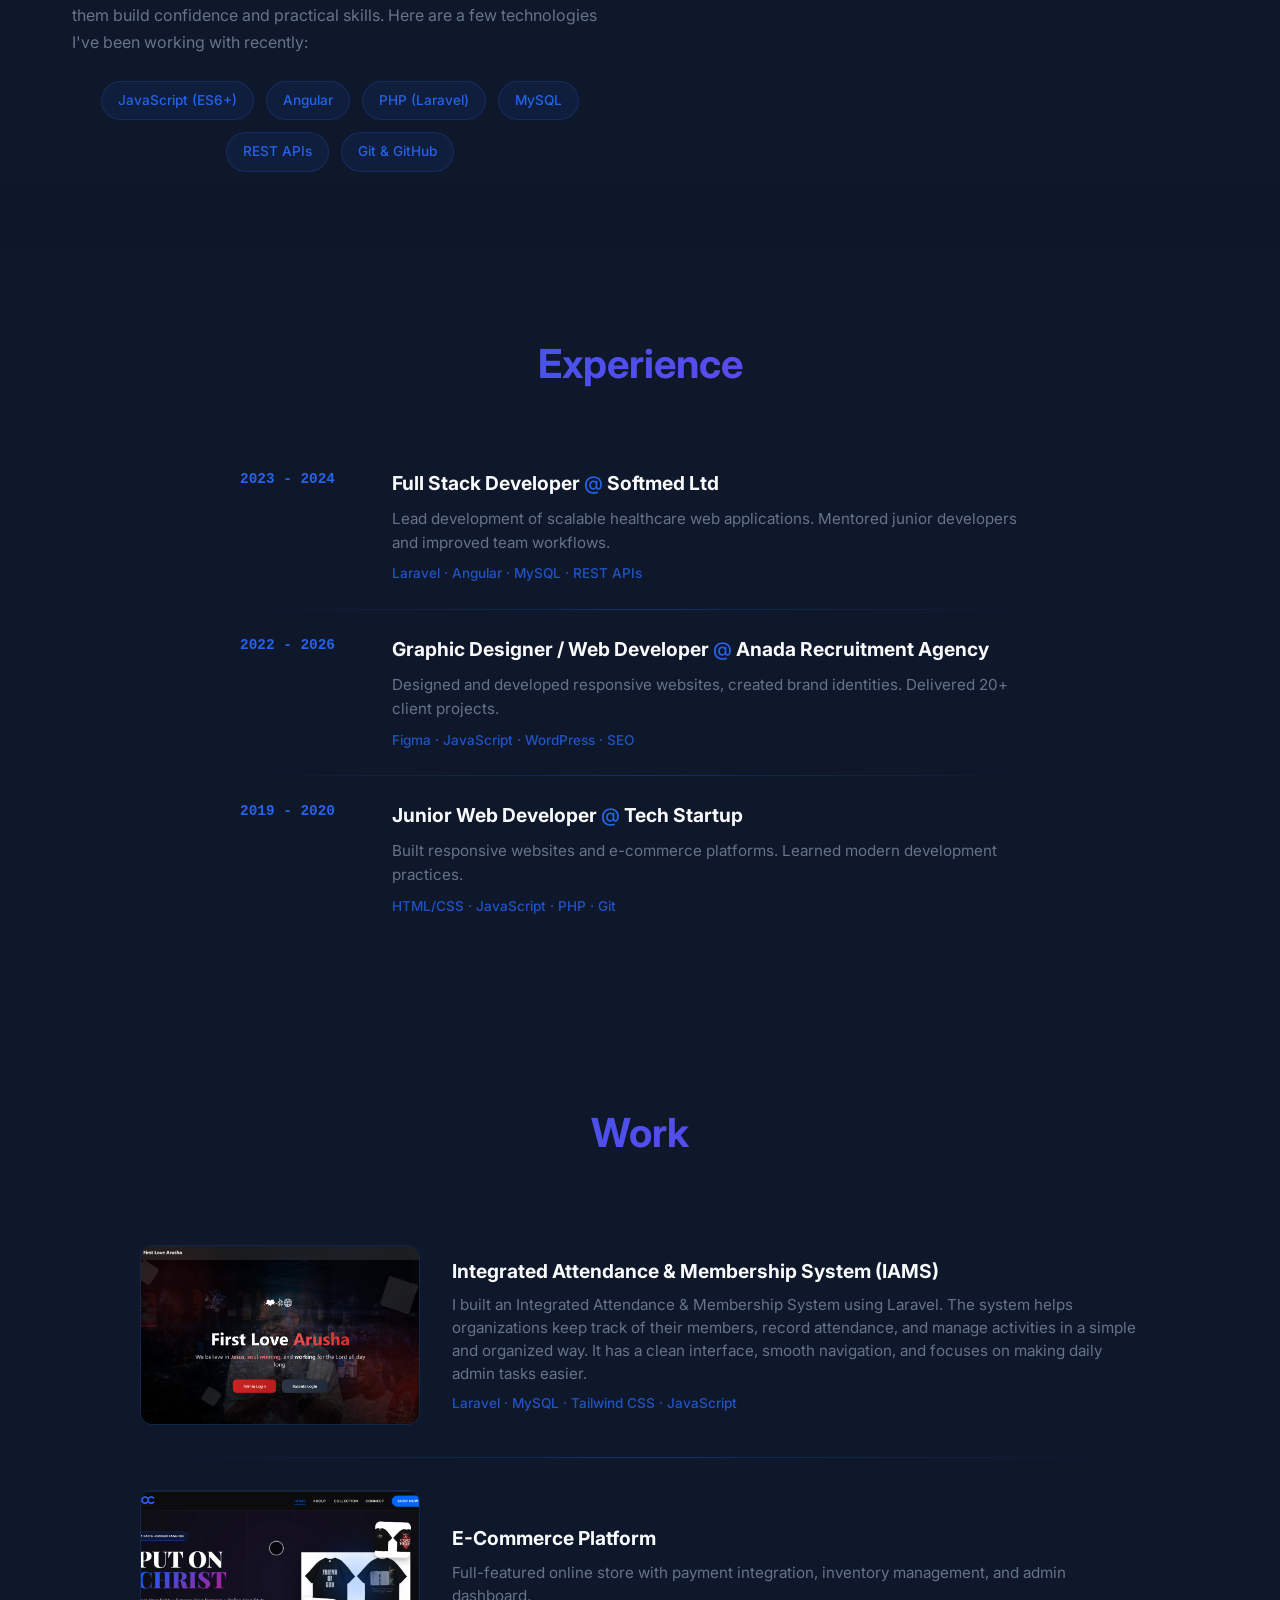
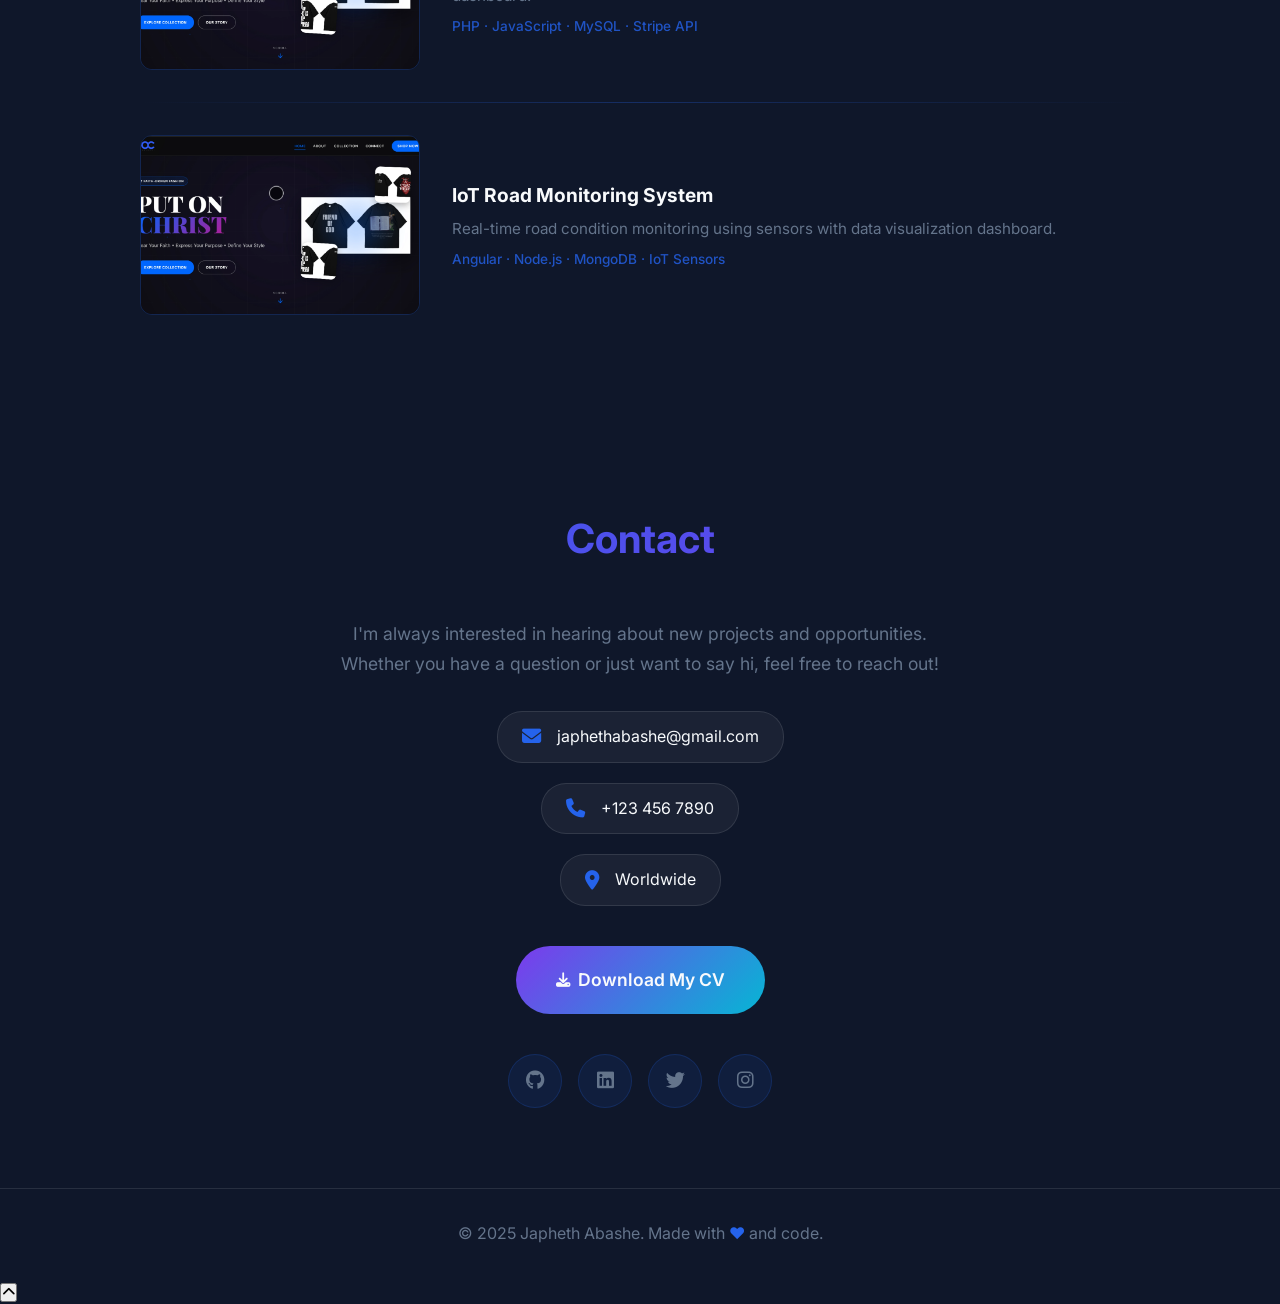
==== commit 5832b0d2: "," ====
--- a/index.html
+++ b/index.html
@@ -235,7 +235,8 @@
                     </div>
                     <div class="work-info">
                         <h3 class="work-name">Integrated Attendance & Membership System (IAMS)</h3>
-                        <p class="work-summary">Healthcare web application for managing medical tests, appointments, and patient records.</p>
+                        <p class="work-summary">I built an Integrated Attendance & Membership System using Laravel. The system helps organizations keep track of their members, record attendance, and manage activities in a simple and organized way. It has a clean interface, 
+                            smooth navigation, and focuses on making daily admin tasks easier.</p>
                         <div class="work-stack">Laravel · MySQL · Tailwind CSS · JavaScript</div>
                     </div>
                 </div>
